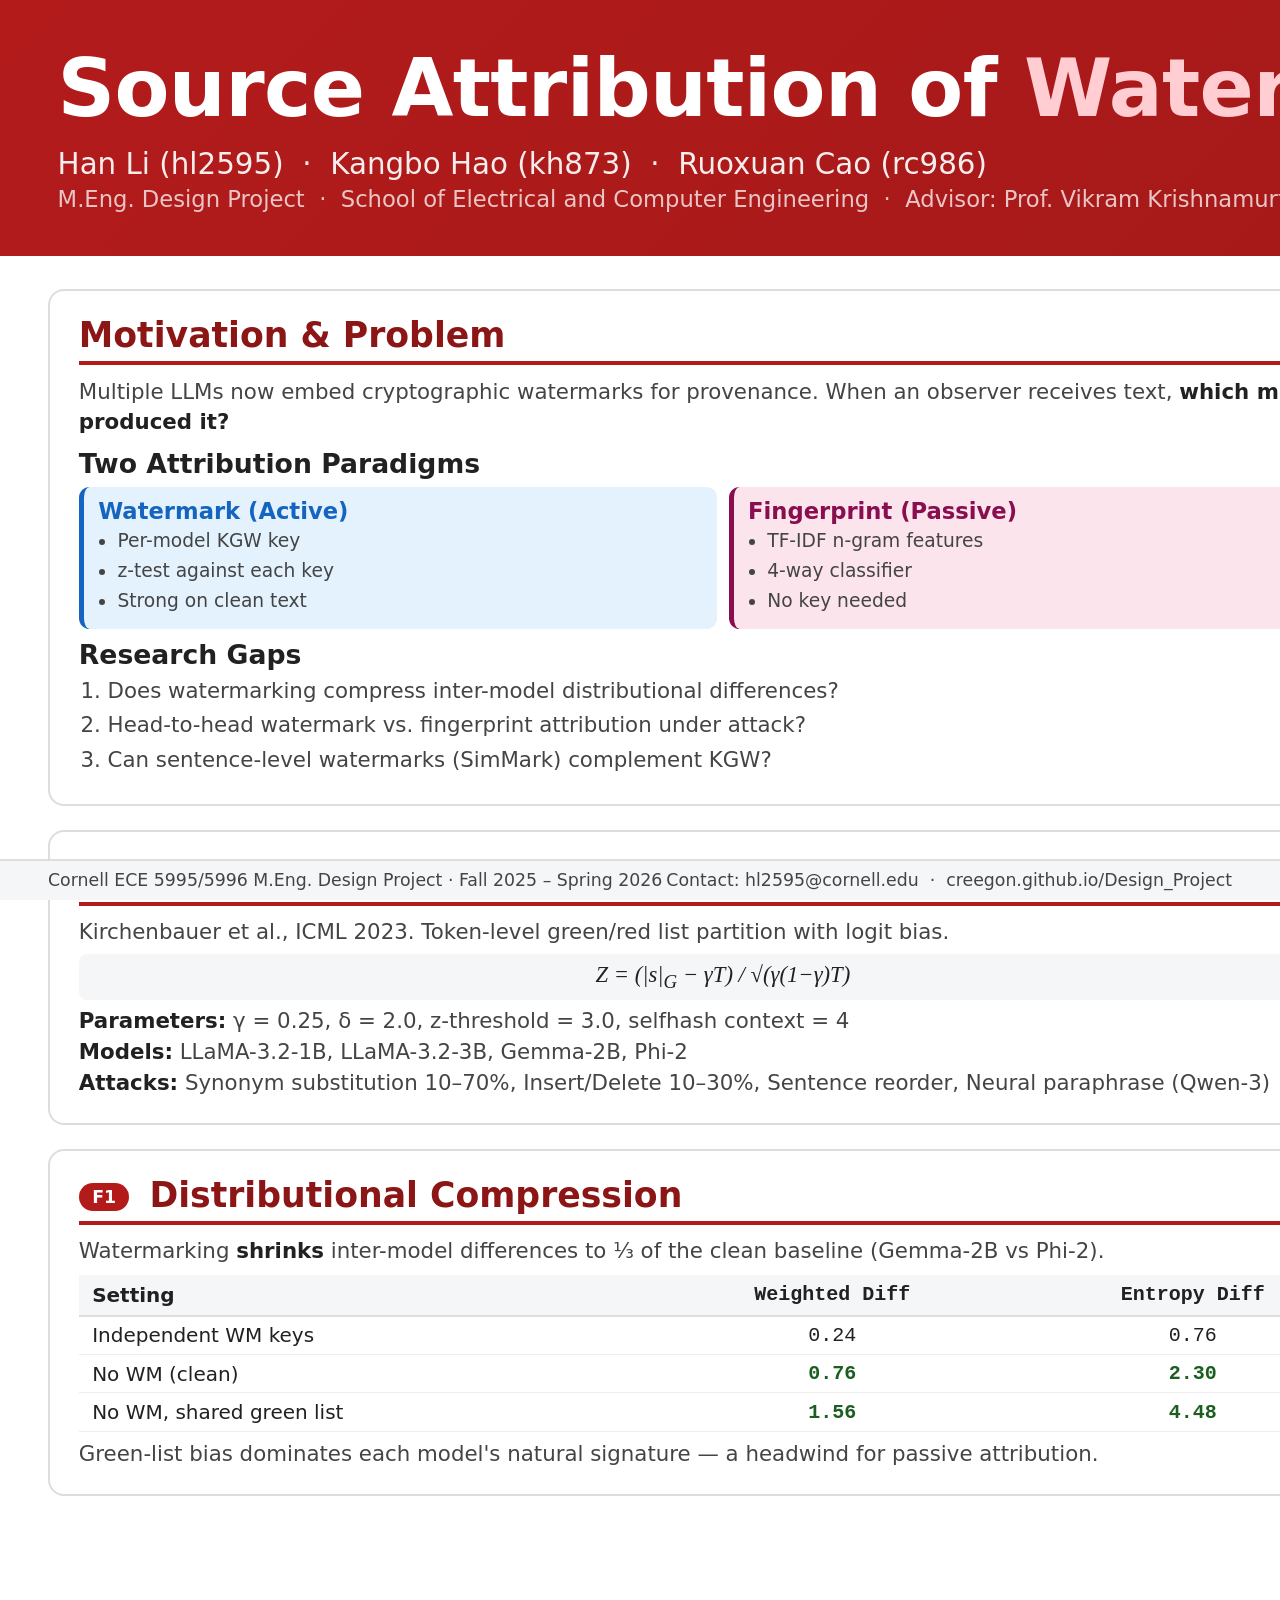
==== website/poster.html @ 4bc3eb07 "Add ICML/NeurIPS-style academic poster (poster.html) 48x36 inch landscape format, 3-column layout wi" ====
<!DOCTYPE html>
<html lang="en">
<head>
<meta charset="UTF-8"/>
<title>Poster — Source Attribution of Watermarked Text</title>
<style>
  @page { size: 48in 36in; margin: 0; }
  * { box-sizing: border-box; margin: 0; padding: 0; }

  :root {
    --cornell: #B31B1B;
    --cornell-dark: #8C1515;
    --blue: #1565C0;
    --blue-light: #e3f2fd;
    --pink: #880E4F;
    --pink-light: #fce4ec;
    --green: #1B5E20;
    --green-light: #e8f5e9;
    --gray-bg: #f5f6f7;
    --text: #212121;
    --text2: #444;
    --border: #ddd;
  }

  html, body { width: 48in; height: 36in; font-family: 'Segoe UI', system-ui, Arial, sans-serif; color: var(--text); background: #fff; }

  /* ============ HEADER ============ */
  .header {
    background: linear-gradient(135deg, var(--cornell) 0%, var(--cornell-dark) 100%);
    color: #fff;
    padding: 0.45in 0.6in;
    display: flex;
    align-items: center;
    gap: 0.5in;
  }
  .header-text { flex: 1; }
  .header h1 { font-size: 60pt; font-weight: 800; line-height: 1.15; letter-spacing: -0.5pt; }
  .header h1 .accent { color: #ffcdd2; }
  .header .authors { font-size: 22pt; margin-top: 0.12in; opacity: 0.92; }
  .header .affil { font-size: 17pt; margin-top: 0.06in; opacity: 0.75; }
  .header .logo-block { text-align: right; }
  .header .logo-block .cornell-text { font-family: Georgia, serif; font-size: 42pt; font-weight: bold; }
  .header .logo-block .ece-text { font-family: Georgia, serif; font-size: 28pt; opacity: 0.8; }
  .header .logo-block .course { font-size: 16pt; opacity: 0.7; margin-top: 4pt; }

  /* ============ BODY ============ */
  .poster-body {
    display: grid;
    grid-template-columns: 1fr 1.3fr 1fr;
    gap: 0.3in;
    padding: 0.35in 0.5in 0.4in;
    height: calc(36in - 2.1in);
  }

  .col { display: flex; flex-direction: column; gap: 0.25in; }

  /* ============ CARDS ============ */
  .card {
    background: #fff;
    border: 2pt solid var(--border);
    border-radius: 12pt;
    padding: 0.25in 0.3in;
    flex-shrink: 0;
  }
  .card-grow { flex: 1; }
  .card h2 {
    font-size: 26pt;
    font-weight: 700;
    margin-bottom: 0.12in;
    padding-bottom: 0.06in;
    border-bottom: 3pt solid var(--cornell);
    color: var(--cornell-dark);
  }
  .card h3 { font-size: 20pt; font-weight: 600; color: var(--text); margin: 0.1in 0 0.06in; }
  .card p, .card li { font-size: 16pt; line-height: 1.45; color: var(--text2); }
  .card ul, .card ol { padding-left: 0.3in; }
  .card li { margin-bottom: 0.04in; }

  .card.highlight { border-color: var(--cornell); border-width: 3pt; background: #fff9f9; }

  /* ============ TABLES ============ */
  table { width: 100%; border-collapse: collapse; font-size: 15pt; margin: 0.08in 0; }
  th { background: var(--gray-bg); font-weight: 600; text-align: left; padding: 6pt 10pt; border-bottom: 2pt solid var(--border); }
  td { padding: 5pt 10pt; border-bottom: 1pt solid #eee; }
  .num { text-align: center; font-family: 'Consolas', 'Fira Code', monospace; }
  .good { color: var(--green); font-weight: 700; }
  .bad { color: #c62828; font-weight: 700; }
  .best { background: #e8f5e9; font-weight: 700; }
  tr.hl { background: #fffde7; }

  /* ============ STAT BOXES ============ */
  .stats { display: flex; gap: 0.15in; margin: 0.1in 0; }
  .stat { flex: 1; text-align: center; background: var(--gray-bg); border-radius: 8pt; padding: 0.12in 0.08in; }
  .stat .num-big { font-size: 32pt; font-weight: 800; color: var(--cornell); }
  .stat .label { font-size: 12pt; color: var(--text2); margin-top: 2pt; }

  /* ============ FINDING BADGE ============ */
  .finding-badge {
    display: inline-block;
    background: var(--cornell);
    color: #fff;
    font-size: 13pt;
    font-weight: 700;
    padding: 3pt 10pt;
    border-radius: 20pt;
    margin-right: 6pt;
    vertical-align: middle;
  }
  .finding-badge.blue { background: var(--blue); }
  .finding-badge.pink { background: var(--pink); }
  .finding-badge.green { background: var(--green); }

  /* ============ COMPARISON BOX ============ */
  .compare-grid { display: grid; grid-template-columns: 1fr 1fr; gap: 0.12in; margin: 0.08in 0; }
  .compare-box { border-radius: 8pt; padding: 0.12in 0.15in; }
  .compare-box.kgw { background: var(--blue-light); border-left: 4pt solid var(--blue); }
  .compare-box.sim { background: var(--pink-light); border-left: 4pt solid var(--pink); }
  .compare-box.hyb { background: var(--green-light); border-left: 4pt solid var(--green); }
  .compare-box h4 { font-size: 17pt; margin-bottom: 0.04in; }
  .compare-box p, .compare-box li { font-size: 14pt; line-height: 1.4; }
  .compare-box ul { padding-left: 0.2in; }

  /* ============ FOOTER ============ */
  .footer {
    position: absolute;
    bottom: 0;
    left: 0;
    right: 0;
    background: var(--gray-bg);
    border-top: 2pt solid var(--border);
    padding: 0.1in 0.5in;
    font-size: 13pt;
    color: var(--text2);
    display: flex;
    justify-content: space-between;
  }

  /* ============ EQUATION ============ */
  .eq { font-family: 'Cambria Math', 'Times New Roman', serif; font-style: italic; font-size: 17pt; text-align: center; margin: 0.06in 0; background: var(--gray-bg); padding: 6pt; border-radius: 6pt; }

  .small { font-size: 13pt; }
  strong { color: var(--text); }
</style>
</head>
<body>

<!-- ========== HEADER ========== -->
<div class="header">
  <div class="header-text">
    <h1>Source Attribution of <span class="accent">Watermarked Text</span></h1>
    <div class="authors">Han Li (hl2595) &nbsp;&middot;&nbsp; Kangbo Hao (kh873) &nbsp;&middot;&nbsp; Ruoxuan Cao (rc986)</div>
    <div class="affil">M.Eng. Design Project &nbsp;&middot;&nbsp; School of Electrical and Computer Engineering &nbsp;&middot;&nbsp; Advisor: Prof. Vikram Krishnamurthy</div>
  </div>
  <div class="logo-block">
    <div class="cornell-text">CORNELL</div>
    <div class="ece-text">ECE</div>
    <div class="course">ECE 5995 / 5996 &middot; 2025&ndash;2026</div>
  </div>
</div>

<!-- ========== 3-COLUMN BODY ========== -->
<div class="poster-body">

<!-- ==================== COLUMN 1 ==================== -->
<div class="col">

  <div class="card">
    <h2>Motivation &amp; Problem</h2>
    <p>Multiple LLMs now embed cryptographic watermarks for provenance. When an observer receives text, <strong>which model produced it?</strong></p>
    <h3>Two Attribution Paradigms</h3>
    <div class="compare-grid">
      <div class="compare-box kgw">
        <h4 style="color:var(--blue)">Watermark (Active)</h4>
        <ul>
          <li>Per-model KGW key</li>
          <li>z-test against each key</li>
          <li>Strong on clean text</li>
        </ul>
      </div>
      <div class="compare-box sim">
        <h4 style="color:var(--pink)">Fingerprint (Passive)</h4>
        <ul>
          <li>TF-IDF n-gram features</li>
          <li>4-way classifier</li>
          <li>No key needed</li>
        </ul>
      </div>
    </div>
    <h3>Research Gaps</h3>
    <ol>
      <li>Does watermarking compress inter-model distributional differences?</li>
      <li>Head-to-head watermark vs. fingerprint attribution under attack?</li>
      <li>Can sentence-level watermarks (SimMark) complement KGW?</li>
    </ol>
  </div>

  <div class="card">
    <h2>Method &mdash; KGW Watermarking</h2>
    <p>Kirchenbauer et al., ICML 2023. Token-level green/red list partition with logit bias.</p>
    <div class="eq">Z = (|s|<sub>G</sub> &minus; &gamma;T) / &radic;(&gamma;(1&minus;&gamma;)T)</div>
    <p class="small"><strong>Parameters:</strong> &gamma; = 0.25, &delta; = 2.0, z-threshold = 3.0, selfhash context = 4</p>
    <p class="small"><strong>Models:</strong> LLaMA-3.2-1B, LLaMA-3.2-3B, Gemma-2B, Phi-2</p>
    <p class="small"><strong>Attacks:</strong> Synonym substitution 10&ndash;70%, Insert/Delete 10&ndash;30%, Sentence reorder, Neural paraphrase (Qwen-3)</p>
  </div>

  <div class="card">
    <h2><span class="finding-badge">F1</span> Distributional Compression</h2>
    <p>Watermarking <strong>shrinks</strong> inter-model differences to &frac13; of the clean baseline (Gemma-2B vs Phi-2).</p>
    <table>
      <tr><th>Setting</th><th class="num">Weighted Diff</th><th class="num">Entropy Diff</th></tr>
      <tr><td>Independent WM keys</td><td class="num">0.24</td><td class="num">0.76</td></tr>
      <tr><td>No WM (clean)</td><td class="num good">0.76</td><td class="num good">2.30</td></tr>
      <tr><td>No WM, shared green list</td><td class="num good">1.56</td><td class="num good">4.48</td></tr>
    </table>
    <p class="small">Green-list bias dominates each model's natural signature &mdash; a headwind for passive attribution.</p>
  </div>

</div><!-- end col 1 -->

<!-- ==================== COLUMN 2 ==================== -->
<div class="col">

  <div class="card highlight">
    <h2><span class="finding-badge blue">F2</span> Robustness Crossover &mdash; Watermark vs. Fingerprint</h2>
    <p>The two paradigms fail in <strong>non-overlapping regimes</strong>. Watermark is cliff-like; fingerprint degrades gracefully.</p>
    <table>
      <tr><th>Synonym %</th><th class="num">Watermark</th><th class="num">Fingerprint</th><th>Winner</th></tr>
      <tr><td>0% (clean)</td><td class="num good">96.7%</td><td class="num">76.7%</td><td style="color:var(--blue)">Watermark</td></tr>
      <tr><td>10&ndash;30%</td><td class="num good">93&ndash;97%</td><td class="num">70&ndash;77%</td><td style="color:var(--blue)">Watermark</td></tr>
      <tr><td>50%</td><td class="num">73.3%</td><td class="num">66.7%</td><td style="color:var(--blue)">Watermark</td></tr>
      <tr class="hl"><td><strong>70%</strong></td><td class="num bad">13.3%</td><td class="num good">63.3%</td><td style="color:var(--pink)"><strong>Fingerprint</strong></td></tr>
    </table>
    <div class="stats">
      <div class="stat"><div class="num-big">96.7%</div><div class="label">WM clean accuracy</div></div>
      <div class="stat"><div class="num-big" style="color:#c62828">13.3%</div><div class="label">WM at 70% synonym</div></div>
      <div class="stat"><div class="num-big" style="color:var(--pink)">63.3%</div><div class="label">FP at 70% synonym</div></div>
    </div>
    <p><strong>Takeaway:</strong> A production pipeline should combine both paradigms.</p>
  </div>

  <div class="card highlight">
    <h2><span class="finding-badge green">F3</span> Hybrid KGW + SimMark Watermarking</h2>
    <p>SimMark (EMNLP 2025) embeds watermarks in <em>inter-sentence cosine similarity</em> patterns. We combine it with KGW: each token uses KGW bias, each sentence checked against SimMark constraint via rejection sampling.</p>

    <h3>SimMark vs KGW &mdash; Moderate Paraphrase (5 rounds)</h3>
    <table>
      <tr><th>Metric</th><th class="num">SimMark</th><th class="num">KGW</th></tr>
      <tr><td>Survival Rate</td><td class="num good">80%</td><td class="num bad">20%</td></tr>
      <tr><td>z-score Decay</td><td class="num">34%</td><td class="num bad">75%</td></tr>
    </table>

    <h3>Hybrid Robustness (OR-logic detection)</h3>
    <table>
      <tr><th>Scenario</th><th class="num">KGW</th><th class="num">SimMark</th><th class="num">Hybrid OR</th></tr>
      <tr><td>Short, no attack</td><td class="num good">66.7%</td><td class="num">33.3%</td><td class="num">66.7%</td></tr>
      <tr class="hl"><td><strong>Poetry, no attack</strong></td><td class="num">66.7%</td><td class="num">66.7%</td><td class="num best">100%</td></tr>
      <tr><td>Long, moderate attack</td><td class="num bad">0%</td><td class="num good">100%</td><td class="num best">100%</td></tr>
      <tr><td>Any, aggressive attack</td><td class="num bad">0%</td><td class="num bad">0%</td><td class="num bad">0%</td></tr>
    </table>

    <div class="compare-grid" style="margin-top:0.1in">
      <div class="compare-box kgw">
        <h4 style="color:var(--blue)">KGW Rescues</h4>
        <p>Short text (&le;3 sent.): SimMark lacks statistical power. KGW z = 5.89 on haiku where SimMark z = &minus;0.58</p>
      </div>
      <div class="compare-box sim">
        <h4 style="color:var(--pink)">SimMark Rescues</h4>
        <p>Moderate rewrite: token patterns destroyed but sentence semantics preserved. SimMark z = 3.87 where KGW z = 1.66</p>
      </div>
    </div>
  </div>

</div><!-- end col 2 -->

<!-- ==================== COLUMN 3 ==================== -->
<div class="col">

  <div class="card">
    <h2><span class="finding-badge pink">F4</span> Multi-LLM Chain Paraphrase</h2>
    <p>17 experiments: Llama-3.2-3B &rarr; Qwen-3 paraphraser. KGW watermarks do <strong>not</strong> survive neural paraphrase.</p>
    <div class="stats">
      <div class="stat"><div class="num-big">17</div><div class="label">chain experiments</div></div>
      <div class="stat"><div class="num-big" style="color:#c62828">6%</div><div class="label">survival (1/17)</div></div>
      <div class="stat"><div class="num-big">5.07</div><div class="label">avg z-score decay</div></div>
    </div>
    <table>
      <tr><th>Paraphrase Mode</th><th class="num">Orig z</th><th class="num">After z</th><th class="num">Survived</th></tr>
      <tr><td>Standard</td><td class="num">5.73</td><td class="num bad">&minus;1.16</td><td class="num bad">No</td></tr>
      <tr><td>Creative retelling</td><td class="num">5.73</td><td class="num">0.77</td><td class="num bad">No</td></tr>
      <tr><td>Structure shuffle</td><td class="num">5.73</td><td class="num">0.05</td><td class="num bad">No</td></tr>
      <tr><td>Summary-expand</td><td class="num">5.73</td><td class="num bad">&minus;0.20</td><td class="num bad">No</td></tr>
    </table>
    <p class="small">A real neural paraphraser is far more destructive than symbolic synonym substitution.</p>
  </div>

  <div class="card">
    <h2>Conclusions</h2>
    <ol>
      <li><strong>Watermarking compresses distributions</strong> &mdash; makes different models look more alike (Finding 1).</li>
      <li><strong>Watermark &amp; fingerprint have non-overlapping failure modes</strong> &mdash; crossover at 50&ndash;70% perturbation (Finding 2).</li>
      <li><strong>KGW + SimMark are complementary</strong> &mdash; Hybrid OR achieves 100% on poetry where neither alone does (Finding 3).</li>
      <li><strong>Neural paraphrase defeats KGW alone</strong> &mdash; only 1/17 survived (Finding 4).</li>
      <li><strong>Aggressive attack remains open</strong> &mdash; both KGW and SimMark fail under heavy compression.</li>
    </ol>
  </div>

  <div class="card card-grow">
    <h2>Future Work</h2>
    <ul>
      <li><strong>Hybrid attribution classifier:</strong> combine KGW z-scores + TF-IDF features in one model</li>
      <li><strong>Neural paraphrase attacks:</strong> extend attack suite with GPT/Claude rewrite</li>
      <li><strong>Efficient hybrid generation:</strong> sentence-level beam search (SentBS) or IterGen backtracking to replace rejection sampling</li>
      <li><strong>Adaptive intervals:</strong> auto-tune SimMark interval per text type</li>
    </ul>
    <h2 style="margin-top:0.15in">References</h2>
    <p class="small">[1] Kirchenbauer et al. <em>A Watermark for Large Language Models.</em> ICML 2023. arXiv:2301.10226</p>
    <p class="small">[2] Aghdam et al. <em>SimMark: Sentence-Level Similarity-Based Watermarking.</em> EMNLP 2025. arXiv:2502.02787</p>
    <p class="small">[3] Pang et al. <em>No Free Lunch in LLM Watermarking.</em> 2024. arXiv:2402.16187</p>
    <p class="small">[4] Liu et al. <em>Watermark Stealing in LLMs.</em> 2024. arXiv:2402.19361</p>
    <p class="small">[5] Dathathri et al. <em>SynthID-Text.</em> Nature, 2024.</p>
    <p class="small" style="margin-top:0.08in; color:var(--cornell)"><strong>Website:</strong> creegon.github.io/Design_Project &nbsp;&middot;&nbsp; <strong>Code:</strong> github.com/creegon/Design_Project</p>
  </div>

</div><!-- end col 3 -->

</div><!-- end poster-body -->

<!-- ========== FOOTER ========== -->
<div class="footer">
  <span>Cornell ECE 5995/5996 M.Eng. Design Project &middot; Fall 2025 &ndash; Spring 2026</span>
  <span>Contact: hl2595@cornell.edu &nbsp;&middot;&nbsp; creegon.github.io/Design_Project</span>
</div>

</body>
</html>
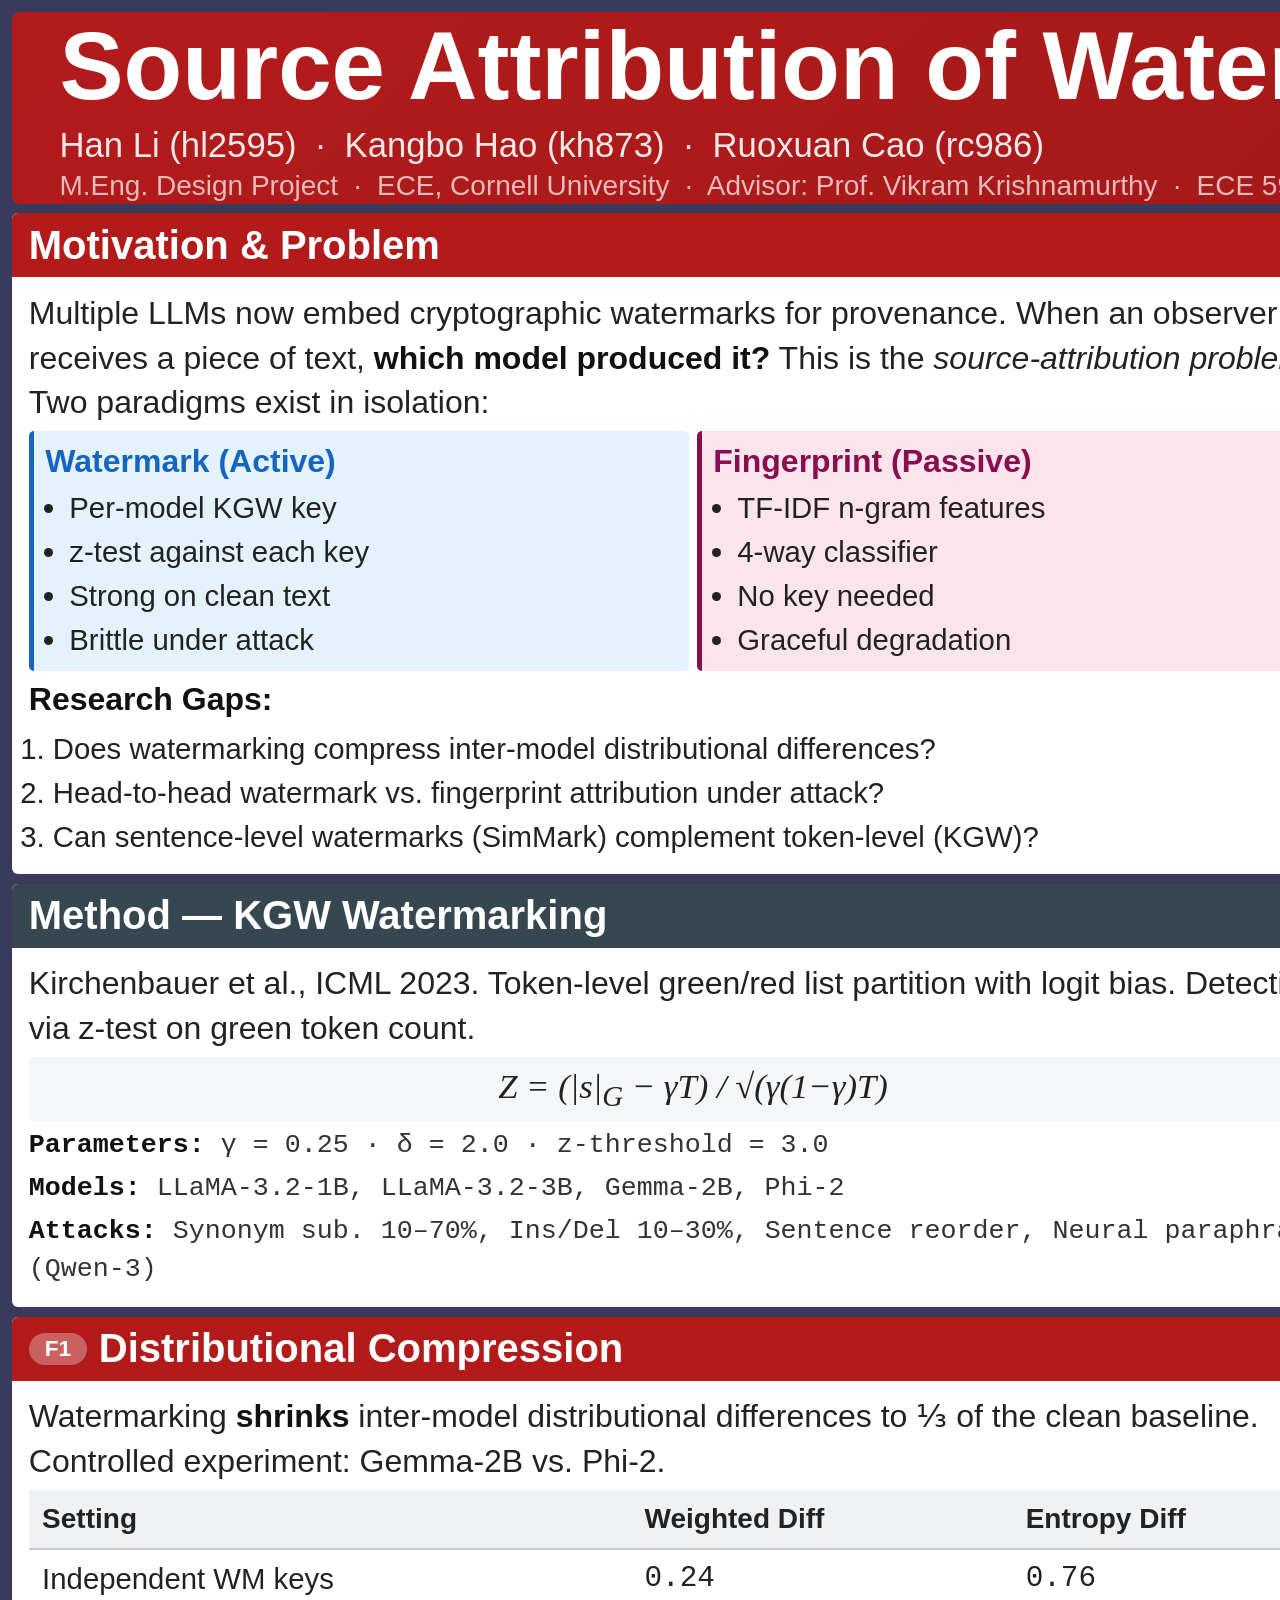
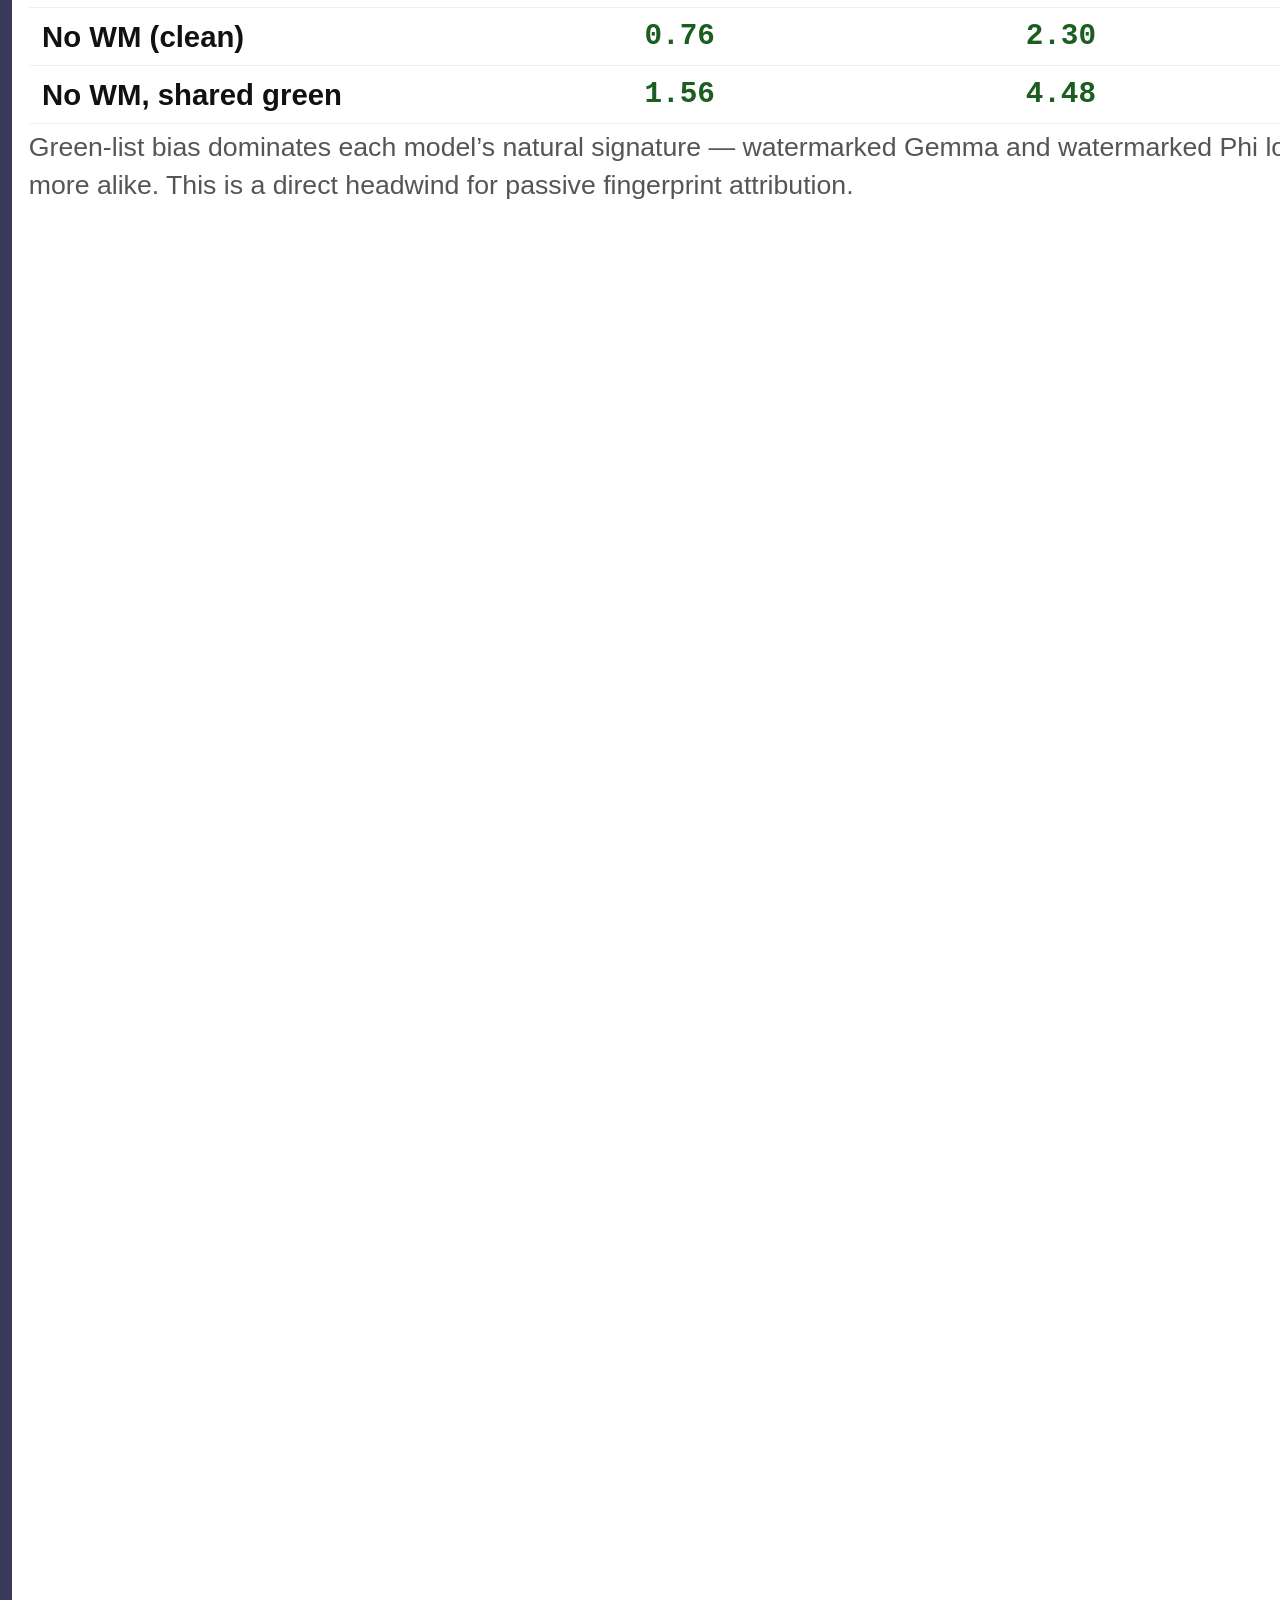
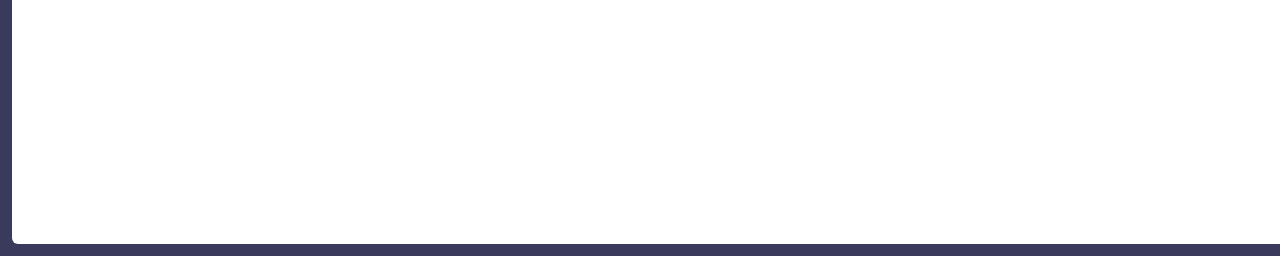
==== commit 764b4ab6: "Poster v5: baposter-style with dense content, large fonts Dark background (#3a3a5c), white content b" ====
--- a/website/poster.html
+++ b/website/poster.html
@@ -6,330 +6,347 @@
 <style>
   @page { size: 48in 36in; margin: 0; }
   * { box-sizing: border-box; margin: 0; padding: 0; }
-
-  :root {
-    --cornell: #B31B1B;
-    --cornell-dark: #8C1515;
-    --blue: #1565C0;
-    --blue-light: #e3f2fd;
-    --pink: #880E4F;
-    --pink-light: #fce4ec;
-    --green: #1B5E20;
-    --green-light: #e8f5e9;
-    --gray-bg: #f5f6f7;
-    --text: #212121;
-    --text2: #444;
-    --border: #ddd;
-  }
-
-  html, body { width: 48in; height: 36in; font-family: 'Segoe UI', system-ui, Arial, sans-serif; color: var(--text); background: #fff; }
-
-  /* ============ HEADER ============ */
+  html, body { width: 48in; height: 36in; font-family: 'Segoe UI', 'Helvetica Neue', Arial, sans-serif; background: #3a3a5c; overflow: hidden; }
+
+  /* ========== POSTER GRID ========== */
+  .poster {
+    width: 48in; height: 36in;
+    display: grid;
+    grid-template-rows: 2in 1fr;
+    gap: 0;
+    background: #3a3a5c;
+    padding: 0.12in;
+  }
+
+  /* ========== HEADER ========== */
   .header {
-    background: linear-gradient(135deg, var(--cornell) 0%, var(--cornell-dark) 100%);
-    color: #fff;
-    padding: 0.45in 0.6in;
-    display: flex;
-    align-items: center;
-    gap: 0.5in;
-  }
-  .header-text { flex: 1; }
-  .header h1 { font-size: 60pt; font-weight: 800; line-height: 1.15; letter-spacing: -0.5pt; }
-  .header h1 .accent { color: #ffcdd2; }
-  .header .authors { font-size: 22pt; margin-top: 0.12in; opacity: 0.92; }
-  .header .affil { font-size: 17pt; margin-top: 0.06in; opacity: 0.75; }
-  .header .logo-block { text-align: right; }
-  .header .logo-block .cornell-text { font-family: Georgia, serif; font-size: 42pt; font-weight: bold; }
-  .header .logo-block .ece-text { font-family: Georgia, serif; font-size: 28pt; opacity: 0.8; }
-  .header .logo-block .course { font-size: 16pt; opacity: 0.7; margin-top: 4pt; }
-
-  /* ============ BODY ============ */
-  .poster-body {
+    background: linear-gradient(135deg, #B31B1B 0%, #8C1515 100%);
+    border-radius: 8px;
+    display: flex; align-items: center; justify-content: space-between;
+    padding: 0 0.5in;
+    color: white;
+  }
+  .header h1 { font-size: 72pt; font-weight: 800; line-height: 1.1; }
+  .header .meta { font-size: 26pt; margin-top: 6pt; opacity: 0.9; }
+  .header .meta2 { font-size: 21pt; margin-top: 4pt; opacity: 0.7; }
+  .header .logo { text-align: right; font-family: Georgia, serif; }
+  .header .logo .c1 { font-size: 48pt; font-weight: bold; }
+  .header .logo .c2 { font-size: 30pt; opacity: 0.7; }
+
+  /* ========== BODY: 3 columns ========== */
+  .body {
     display: grid;
-    grid-template-columns: 1fr 1.3fr 1fr;
-    gap: 0.3in;
-    padding: 0.35in 0.5in 0.4in;
-    height: calc(36in - 2.1in);
-  }
-
-  .col { display: flex; flex-direction: column; gap: 0.25in; }
-
-  /* ============ CARDS ============ */
-  .card {
-    background: #fff;
-    border: 2pt solid var(--border);
-    border-radius: 12pt;
-    padding: 0.25in 0.3in;
-    flex-shrink: 0;
-  }
-  .card-grow { flex: 1; }
-  .card h2 {
-    font-size: 26pt;
-    font-weight: 700;
-    margin-bottom: 0.12in;
-    padding-bottom: 0.06in;
-    border-bottom: 3pt solid var(--cornell);
-    color: var(--cornell-dark);
-  }
-  .card h3 { font-size: 20pt; font-weight: 600; color: var(--text); margin: 0.1in 0 0.06in; }
-  .card p, .card li { font-size: 16pt; line-height: 1.45; color: var(--text2); }
-  .card ul, .card ol { padding-left: 0.3in; }
-  .card li { margin-bottom: 0.04in; }
-
-  .card.highlight { border-color: var(--cornell); border-width: 3pt; background: #fff9f9; }
-
-  /* ============ TABLES ============ */
-  table { width: 100%; border-collapse: collapse; font-size: 15pt; margin: 0.08in 0; }
-  th { background: var(--gray-bg); font-weight: 600; text-align: left; padding: 6pt 10pt; border-bottom: 2pt solid var(--border); }
-  td { padding: 5pt 10pt; border-bottom: 1pt solid #eee; }
-  .num { text-align: center; font-family: 'Consolas', 'Fira Code', monospace; }
-  .good { color: var(--green); font-weight: 700; }
-  .bad { color: #c62828; font-weight: 700; }
-  .best { background: #e8f5e9; font-weight: 700; }
-  tr.hl { background: #fffde7; }
-
-  /* ============ STAT BOXES ============ */
-  .stats { display: flex; gap: 0.15in; margin: 0.1in 0; }
-  .stat { flex: 1; text-align: center; background: var(--gray-bg); border-radius: 8pt; padding: 0.12in 0.08in; }
-  .stat .num-big { font-size: 32pt; font-weight: 800; color: var(--cornell); }
-  .stat .label { font-size: 12pt; color: var(--text2); margin-top: 2pt; }
-
-  /* ============ FINDING BADGE ============ */
-  .finding-badge {
-    display: inline-block;
-    background: var(--cornell);
-    color: #fff;
-    font-size: 13pt;
-    font-weight: 700;
-    padding: 3pt 10pt;
-    border-radius: 20pt;
-    margin-right: 6pt;
-    vertical-align: middle;
-  }
-  .finding-badge.blue { background: var(--blue); }
-  .finding-badge.pink { background: var(--pink); }
-  .finding-badge.green { background: var(--green); }
-
-  /* ============ COMPARISON BOX ============ */
-  .compare-grid { display: grid; grid-template-columns: 1fr 1fr; gap: 0.12in; margin: 0.08in 0; }
-  .compare-box { border-radius: 8pt; padding: 0.12in 0.15in; }
-  .compare-box.kgw { background: var(--blue-light); border-left: 4pt solid var(--blue); }
-  .compare-box.sim { background: var(--pink-light); border-left: 4pt solid var(--pink); }
-  .compare-box.hyb { background: var(--green-light); border-left: 4pt solid var(--green); }
-  .compare-box h4 { font-size: 17pt; margin-bottom: 0.04in; }
-  .compare-box p, .compare-box li { font-size: 14pt; line-height: 1.4; }
-  .compare-box ul { padding-left: 0.2in; }
-
-  /* ============ FOOTER ============ */
-  .footer {
-    position: absolute;
-    bottom: 0;
-    left: 0;
-    right: 0;
-    background: var(--gray-bg);
-    border-top: 2pt solid var(--border);
-    padding: 0.1in 0.5in;
-    font-size: 13pt;
-    color: var(--text2);
-    display: flex;
-    justify-content: space-between;
-  }
-
-  /* ============ EQUATION ============ */
-  .eq { font-family: 'Cambria Math', 'Times New Roman', serif; font-style: italic; font-size: 17pt; text-align: center; margin: 0.06in 0; background: var(--gray-bg); padding: 6pt; border-radius: 6pt; }
-
-  .small { font-size: 13pt; }
-  strong { color: var(--text); }
+    grid-template-columns: 1fr 1.35fr 1fr;
+    gap: 0.1in;
+    margin-top: 0.1in;
+  }
+  .col { display: flex; flex-direction: column; gap: 0.1in; }
+
+  /* ========== BOX (baposter-style) ========== */
+  .box {
+    background: white;
+    border-radius: 6px;
+    overflow: hidden;
+    display: flex; flex-direction: column;
+  }
+  .box.grow { flex: 1; }
+  .box-hdr {
+    padding: 0.1in 0.18in;
+    font-size: 30pt; font-weight: 700; color: white;
+    display: flex; align-items: center; gap: 0.12in;
+  }
+  .box-hdr .badge {
+    background: rgba(255,255,255,0.3);
+    border-radius: 14pt;
+    padding: 2pt 12pt;
+    font-size: 17pt; font-weight: 800;
+  }
+  .hdr-red { background: #B31B1B; }
+  .hdr-blue { background: #1565C0; }
+  .hdr-pink { background: #880E4F; }
+  .hdr-green { background: #2E7D32; }
+  .hdr-dark { background: #37474F; }
+  .hdr-purple { background: #4A148C; }
+
+  .box-body {
+    padding: 0.14in 0.18in;
+    font-size: 24pt; line-height: 1.4; color: #222;
+    flex: 1;
+  }
+  .box-body p { margin-bottom: 0.06in; }
+  .box-body strong { color: #111; }
+
+  /* ========== COMPARE ROW ========== */
+  .compare { display: grid; grid-template-columns: 1fr 1fr; gap: 0.08in; margin: 0.06in 0; }
+  .cmp {
+    border-radius: 5px; padding: 0.08in 0.12in;
+    border-left: 4pt solid;
+  }
+  .cmp h4 { font-size: 24pt; margin-bottom: 0.04in; }
+  .cmp ul { padding-left: 0.22in; font-size: 21pt; line-height: 1.4; }
+  .cmp-blue { background: #E3F2FD; border-color: #1565C0; }
+  .cmp-blue h4 { color: #1565C0; }
+  .cmp-pink { background: #FCE4EC; border-color: #880E4F; }
+  .cmp-pink h4 { color: #880E4F; }
+
+  /* ========== TABLE ========== */
+  table { width: 100%; border-collapse: collapse; margin: 0.06in 0; font-size: 22pt; }
+  th { background: #F0F1F3; font-weight: 700; text-align: left; padding: 7pt 10pt; border-bottom: 2pt solid #ccc; font-size: 21pt; }
+  td { padding: 6pt 10pt; border-bottom: 1pt solid #eee; }
+  .n { font-family: 'Consolas', 'Fira Code', monospace; }
+  .g { color: #1B5E20; font-weight: 700; }
+  .r { color: #C62828; font-weight: 700; }
+  .b { color: #1565C0; font-weight: 600; }
+  .pk { color: #880E4F; font-weight: 700; }
+  tr.hl { background: #FFFDE7; }
+  tr.hl td { font-weight: 600; }
+
+  /* ========== STAT BOXES ========== */
+  .stats { display: flex; gap: 0.08in; margin: 0.06in 0; }
+  .st {
+    flex: 1; text-align: center;
+    background: #F5F6F8; border-radius: 6px; padding: 0.08in 0.04in;
+    border: 1pt solid #ddd;
+  }
+  .st .num { font-size: 44pt; font-weight: 800; }
+  .st .lab { font-size: 16pt; color: #666; margin-top: 3pt; }
+
+  /* ========== EQUATION BOX ========== */
+  .eq {
+    background: #F5F6F8; border-radius: 5px; padding: 0.06in;
+    text-align: center; font-family: 'Cambria Math', 'Times New Roman', serif;
+    font-size: 26pt; font-style: italic; margin: 0.05in 0;
+  }
+
+  /* ========== OL / UL ========== */
+  .box-body ol, .box-body ul { padding-left: 0.25in; margin: 0.04in 0; }
+  .box-body li { margin-bottom: 0.03in; font-size: 22pt; }
+
+  /* ========== REFS ========== */
+  .refs { font-size: 19pt; color: #555; line-height: 1.4; }
+  .refs p { margin-bottom: 4pt; }
+  .url { font-family: 'Consolas', monospace; color: #B31B1B; font-size: 20pt; }
+
+  /* ========== SMALL ========== */
+  .sm { font-size: 20pt; color: #555; }
+  .params { font-family: 'Consolas', monospace; font-size: 20pt; margin: 0.04in 0; color: #333; }
 </style>
 </head>
 <body>
-
-<!-- ========== HEADER ========== -->
+<div class="poster">
+
+<!-- ===== HEADER ===== -->
 <div class="header">
-  <div class="header-text">
-    <h1>Source Attribution of <span class="accent">Watermarked Text</span></h1>
-    <div class="authors">Han Li (hl2595) &nbsp;&middot;&nbsp; Kangbo Hao (kh873) &nbsp;&middot;&nbsp; Ruoxuan Cao (rc986)</div>
-    <div class="affil">M.Eng. Design Project &nbsp;&middot;&nbsp; School of Electrical and Computer Engineering &nbsp;&middot;&nbsp; Advisor: Prof. Vikram Krishnamurthy</div>
-  </div>
-  <div class="logo-block">
-    <div class="cornell-text">CORNELL</div>
-    <div class="ece-text">ECE</div>
-    <div class="course">ECE 5995 / 5996 &middot; 2025&ndash;2026</div>
+  <div>
+    <h1>Source Attribution of Watermarked Text</h1>
+    <div class="meta">Han Li (hl2595) &nbsp;&middot;&nbsp; Kangbo Hao (kh873) &nbsp;&middot;&nbsp; Ruoxuan Cao (rc986)</div>
+    <div class="meta2">M.Eng. Design Project &nbsp;&middot;&nbsp; ECE, Cornell University &nbsp;&middot;&nbsp; Advisor: Prof. Vikram Krishnamurthy &nbsp;&middot;&nbsp; ECE 5995/5996 &nbsp;&middot;&nbsp; 2025&ndash;2026</div>
+  </div>
+  <div class="logo">
+    <div class="c1">CORNELL</div>
+    <div class="c2">ECE</div>
   </div>
 </div>
 
-<!-- ========== 3-COLUMN BODY ========== -->
-<div class="poster-body">
-
-<!-- ==================== COLUMN 1 ==================== -->
+<!-- ===== BODY ===== -->
+<div class="body">
+
+<!-- ────── COLUMN 1 ────── -->
 <div class="col">
 
-  <div class="card">
-    <h2>Motivation &amp; Problem</h2>
-    <p>Multiple LLMs now embed cryptographic watermarks for provenance. When an observer receives text, <strong>which model produced it?</strong></p>
-    <h3>Two Attribution Paradigms</h3>
-    <div class="compare-grid">
-      <div class="compare-box kgw">
-        <h4 style="color:var(--blue)">Watermark (Active)</h4>
-        <ul>
-          <li>Per-model KGW key</li>
-          <li>z-test against each key</li>
-          <li>Strong on clean text</li>
-        </ul>
+  <div class="box">
+    <div class="box-hdr hdr-red">Motivation &amp; Problem</div>
+    <div class="box-body">
+      <p>Multiple LLMs now embed cryptographic watermarks for provenance. When an observer receives a piece of text, <strong>which model produced it?</strong> This is the <em>source-attribution problem</em>. Two paradigms exist in isolation:</p>
+      <div class="compare">
+        <div class="cmp cmp-blue">
+          <h4>Watermark (Active)</h4>
+          <ul>
+            <li>Per-model KGW key</li>
+            <li>z-test against each key</li>
+            <li>Strong on clean text</li>
+            <li>Brittle under attack</li>
+          </ul>
+        </div>
+        <div class="cmp cmp-pink">
+          <h4>Fingerprint (Passive)</h4>
+          <ul>
+            <li>TF-IDF n-gram features</li>
+            <li>4-way classifier</li>
+            <li>No key needed</li>
+            <li>Graceful degradation</li>
+          </ul>
+        </div>
       </div>
-      <div class="compare-box sim">
-        <h4 style="color:var(--pink)">Fingerprint (Passive)</h4>
-        <ul>
-          <li>TF-IDF n-gram features</li>
-          <li>4-way classifier</li>
-          <li>No key needed</li>
-        </ul>
+      <p><strong>Research Gaps:</strong></p>
+      <ol>
+        <li>Does watermarking compress inter-model distributional differences?</li>
+        <li>Head-to-head watermark vs. fingerprint attribution under attack?</li>
+        <li>Can sentence-level watermarks (SimMark) complement token-level (KGW)?</li>
+      </ol>
+    </div>
+  </div>
+
+  <div class="box">
+    <div class="box-hdr hdr-dark">Method &mdash; KGW Watermarking</div>
+    <div class="box-body">
+      <p>Kirchenbauer et al., ICML 2023. Token-level green/red list partition with logit bias. Detection via z-test on green token count.</p>
+      <div class="eq">Z = (|s|<sub>G</sub> &minus; &gamma;T) / &radic;(&gamma;(1&minus;&gamma;)T)</div>
+      <p class="params"><strong>Parameters:</strong> &gamma; = 0.25 &middot; &delta; = 2.0 &middot; z-threshold = 3.0</p>
+      <p class="params"><strong>Models:</strong> LLaMA-3.2-1B, LLaMA-3.2-3B, Gemma-2B, Phi-2</p>
+      <p class="params"><strong>Attacks:</strong> Synonym sub. 10&ndash;70%, Ins/Del 10&ndash;30%, Sentence reorder, Neural paraphrase (Qwen-3)</p>
+    </div>
+  </div>
+
+  <div class="box grow">
+    <div class="box-hdr hdr-red"><span class="badge">F1</span> Distributional Compression</div>
+    <div class="box-body">
+      <p>Watermarking <strong>shrinks</strong> inter-model distributional differences to &frac13; of the clean baseline. Controlled experiment: Gemma-2B vs. Phi-2.</p>
+      <table>
+        <tr><th>Setting</th><th>Weighted Diff</th><th>Entropy Diff</th></tr>
+        <tr><td>Independent WM keys</td><td class="n">0.24</td><td class="n">0.76</td></tr>
+        <tr><td><strong>No WM (clean)</strong></td><td class="n g">0.76</td><td class="n g">2.30</td></tr>
+        <tr><td><strong>No WM, shared green</strong></td><td class="n g">1.56</td><td class="n g">4.48</td></tr>
+      </table>
+      <p class="sm">Green-list bias dominates each model&rsquo;s natural signature &mdash; watermarked Gemma and watermarked Phi look more alike. This is a direct headwind for passive fingerprint attribution.</p>
+    </div>
+  </div>
+
+</div><!-- end col 1 -->
+
+<!-- ────── COLUMN 2 ────── -->
+<div class="col">
+
+  <div class="box">
+    <div class="box-hdr hdr-blue"><span class="badge">F2</span> Robustness Crossover &mdash; Watermark vs. Fingerprint</div>
+    <div class="box-body">
+      <p>The two paradigms fail in <strong>non-overlapping regimes</strong>. Watermark accuracy collapses cliff-like; fingerprint accuracy degrades gracefully. The curves <strong>cross between 50&ndash;70%</strong> synonym substitution.</p>
+      <table>
+        <tr><th>Synonym %</th><th>Watermark</th><th>Fingerprint</th><th>Winner</th></tr>
+        <tr><td>0% (clean)</td><td class="n g">96.7%</td><td class="n">76.7%</td><td class="b">Watermark</td></tr>
+        <tr><td>10&ndash;30%</td><td class="n g">93&ndash;97%</td><td class="n">70&ndash;77%</td><td class="b">Watermark</td></tr>
+        <tr><td>50%</td><td class="n">73.3%</td><td class="n">66.7%</td><td class="b">Watermark</td></tr>
+        <tr class="hl"><td><strong>70%</strong></td><td class="n r">13.3%</td><td class="n g">63.3%</td><td class="pk">Fingerprint</td></tr>
+      </table>
+      <div class="stats">
+        <div class="st"><div class="num" style="color:#1B5E20">96.7%</div><div class="lab">WM clean accuracy</div></div>
+        <div class="st"><div class="num" style="color:#C62828">13.3%</div><div class="lab">WM @ 70% synonym</div></div>
+        <div class="st"><div class="num" style="color:#880E4F">63.3%</div><div class="lab">FP @ 70% synonym</div></div>
       </div>
-    </div>
-    <h3>Research Gaps</h3>
-    <ol>
-      <li>Does watermarking compress inter-model distributional differences?</li>
-      <li>Head-to-head watermark vs. fingerprint attribution under attack?</li>
-      <li>Can sentence-level watermarks (SimMark) complement KGW?</li>
-    </ol>
-  </div>
-
-  <div class="card">
-    <h2>Method &mdash; KGW Watermarking</h2>
-    <p>Kirchenbauer et al., ICML 2023. Token-level green/red list partition with logit bias.</p>
-    <div class="eq">Z = (|s|<sub>G</sub> &minus; &gamma;T) / &radic;(&gamma;(1&minus;&gamma;)T)</div>
-    <p class="small"><strong>Parameters:</strong> &gamma; = 0.25, &delta; = 2.0, z-threshold = 3.0, selfhash context = 4</p>
-    <p class="small"><strong>Models:</strong> LLaMA-3.2-1B, LLaMA-3.2-3B, Gemma-2B, Phi-2</p>
-    <p class="small"><strong>Attacks:</strong> Synonym substitution 10&ndash;70%, Insert/Delete 10&ndash;30%, Sentence reorder, Neural paraphrase (Qwen-3)</p>
-  </div>
-
-  <div class="card">
-    <h2><span class="finding-badge">F1</span> Distributional Compression</h2>
-    <p>Watermarking <strong>shrinks</strong> inter-model differences to &frac13; of the clean baseline (Gemma-2B vs Phi-2).</p>
-    <table>
-      <tr><th>Setting</th><th class="num">Weighted Diff</th><th class="num">Entropy Diff</th></tr>
-      <tr><td>Independent WM keys</td><td class="num">0.24</td><td class="num">0.76</td></tr>
-      <tr><td>No WM (clean)</td><td class="num good">0.76</td><td class="num good">2.30</td></tr>
-      <tr><td>No WM, shared green list</td><td class="num good">1.56</td><td class="num good">4.48</td></tr>
-    </table>
-    <p class="small">Green-list bias dominates each model's natural signature &mdash; a headwind for passive attribution.</p>
-  </div>
-
-</div><!-- end col 1 -->
-
-<!-- ==================== COLUMN 2 ==================== -->
+      <p><strong>Takeaway:</strong> A production attribution pipeline should combine both paradigms &mdash; their failure modes are non-overlapping.</p>
+    </div>
+  </div>
+
+  <div class="box grow">
+    <div class="box-hdr hdr-green"><span class="badge">F3</span> Hybrid KGW + SimMark Watermarking</div>
+    <div class="box-body">
+      <p><strong>SimMark</strong> (Aghdam et al., EMNLP 2025): sentence-level watermark via inter-sentence cosine similarity. Combined with KGW: each token gets green-list bias, each sentence checked for SimMark constraint via rejection sampling. <strong>Detection: OR logic</strong> &mdash; either detector positive &rarr; watermarked.</p>
+
+      <p><strong>SimMark vs KGW &mdash; Moderate Paraphrase (5 rounds, Llama-3.2-3B):</strong></p>
+      <table>
+        <tr><th>Metric</th><th>SimMark</th><th>KGW</th></tr>
+        <tr><td>Survival Rate</td><td class="n g">80%</td><td class="n r">20%</td></tr>
+        <tr><td>z-score Decay</td><td class="n">34%</td><td class="n r">75%</td></tr>
+      </table>
+
+      <p><strong>Hybrid Robustness (OR-logic detection):</strong></p>
+      <table>
+        <tr><th>Scenario</th><th>KGW</th><th>SimMark</th><th>Hybrid OR</th></tr>
+        <tr><td>Short, no attack</td><td class="n g">66.7%</td><td class="n">33.3%</td><td class="n">66.7%</td></tr>
+        <tr class="hl"><td><strong>Poetry, no attack</strong></td><td class="n">66.7%</td><td class="n">66.7%</td><td class="n g">100% &starf;</td></tr>
+        <tr><td>Long, moderate atk</td><td class="n r">0%</td><td class="n g">100%</td><td class="n g">100%</td></tr>
+        <tr><td>Any, aggressive</td><td class="n r">0%</td><td class="n r">0%</td><td class="n r">0%</td></tr>
+      </table>
+
+      <div class="compare">
+        <div class="cmp cmp-blue">
+          <h4>KGW Rescues SimMark</h4>
+          <ul>
+            <li>Short text (&le;3 sent.): SimMark lacks statistical power</li>
+            <li>Haiku: KGW z=5.89, SimMark z=&minus;0.58</li>
+            <li>Pattern: few sentences &rarr; KGW dominates</li>
+          </ul>
+        </div>
+        <div class="cmp cmp-pink">
+          <h4>SimMark Rescues KGW</h4>
+          <ul>
+            <li>Moderate rewrite: token patterns destroyed, semantics preserved</li>
+            <li>Long text: SimMark z=3.87, KGW z=1.66</li>
+            <li>Pattern: paraphrase &rarr; SimMark dominates</li>
+          </ul>
+        </div>
+      </div>
+    </div>
+  </div>
+
+</div><!-- end col 2 -->
+
+<!-- ────── COLUMN 3 ────── -->
 <div class="col">
 
-  <div class="card highlight">
-    <h2><span class="finding-badge blue">F2</span> Robustness Crossover &mdash; Watermark vs. Fingerprint</h2>
-    <p>The two paradigms fail in <strong>non-overlapping regimes</strong>. Watermark is cliff-like; fingerprint degrades gracefully.</p>
-    <table>
-      <tr><th>Synonym %</th><th class="num">Watermark</th><th class="num">Fingerprint</th><th>Winner</th></tr>
-      <tr><td>0% (clean)</td><td class="num good">96.7%</td><td class="num">76.7%</td><td style="color:var(--blue)">Watermark</td></tr>
-      <tr><td>10&ndash;30%</td><td class="num good">93&ndash;97%</td><td class="num">70&ndash;77%</td><td style="color:var(--blue)">Watermark</td></tr>
-      <tr><td>50%</td><td class="num">73.3%</td><td class="num">66.7%</td><td style="color:var(--blue)">Watermark</td></tr>
-      <tr class="hl"><td><strong>70%</strong></td><td class="num bad">13.3%</td><td class="num good">63.3%</td><td style="color:var(--pink)"><strong>Fingerprint</strong></td></tr>
-    </table>
-    <div class="stats">
-      <div class="stat"><div class="num-big">96.7%</div><div class="label">WM clean accuracy</div></div>
-      <div class="stat"><div class="num-big" style="color:#c62828">13.3%</div><div class="label">WM at 70% synonym</div></div>
-      <div class="stat"><div class="num-big" style="color:var(--pink)">63.3%</div><div class="label">FP at 70% synonym</div></div>
-    </div>
-    <p><strong>Takeaway:</strong> A production pipeline should combine both paradigms.</p>
-  </div>
-
-  <div class="card highlight">
-    <h2><span class="finding-badge green">F3</span> Hybrid KGW + SimMark Watermarking</h2>
-    <p>SimMark (EMNLP 2025) embeds watermarks in <em>inter-sentence cosine similarity</em> patterns. We combine it with KGW: each token uses KGW bias, each sentence checked against SimMark constraint via rejection sampling.</p>
-
-    <h3>SimMark vs KGW &mdash; Moderate Paraphrase (5 rounds)</h3>
-    <table>
-      <tr><th>Metric</th><th class="num">SimMark</th><th class="num">KGW</th></tr>
-      <tr><td>Survival Rate</td><td class="num good">80%</td><td class="num bad">20%</td></tr>
-      <tr><td>z-score Decay</td><td class="num">34%</td><td class="num bad">75%</td></tr>
-    </table>
-
-    <h3>Hybrid Robustness (OR-logic detection)</h3>
-    <table>
-      <tr><th>Scenario</th><th class="num">KGW</th><th class="num">SimMark</th><th class="num">Hybrid OR</th></tr>
-      <tr><td>Short, no attack</td><td class="num good">66.7%</td><td class="num">33.3%</td><td class="num">66.7%</td></tr>
-      <tr class="hl"><td><strong>Poetry, no attack</strong></td><td class="num">66.7%</td><td class="num">66.7%</td><td class="num best">100%</td></tr>
-      <tr><td>Long, moderate attack</td><td class="num bad">0%</td><td class="num good">100%</td><td class="num best">100%</td></tr>
-      <tr><td>Any, aggressive attack</td><td class="num bad">0%</td><td class="num bad">0%</td><td class="num bad">0%</td></tr>
-    </table>
-
-    <div class="compare-grid" style="margin-top:0.1in">
-      <div class="compare-box kgw">
-        <h4 style="color:var(--blue)">KGW Rescues</h4>
-        <p>Short text (&le;3 sent.): SimMark lacks statistical power. KGW z = 5.89 on haiku where SimMark z = &minus;0.58</p>
+  <div class="box">
+    <div class="box-hdr hdr-pink"><span class="badge">F4</span> Multi-LLM Chain Paraphrase</div>
+    <div class="box-body">
+      <p>17 experiments: <strong>Llama-3.2-3B &rarr; Qwen-3</strong> paraphraser. KGW watermarks do <strong>not</strong> survive neural paraphrase.</p>
+      <div class="stats">
+        <div class="st"><div class="num" style="color:#222">17</div><div class="lab">chain experiments</div></div>
+        <div class="st"><div class="num" style="color:#C62828">6%</div><div class="lab">survival (1/17)</div></div>
+        <div class="st"><div class="num" style="color:#880E4F">5.07</div><div class="lab">avg z-score decay</div></div>
       </div>
-      <div class="compare-box sim">
-        <h4 style="color:var(--pink)">SimMark Rescues</h4>
-        <p>Moderate rewrite: token patterns destroyed but sentence semantics preserved. SimMark z = 3.87 where KGW z = 1.66</p>
-      </div>
-    </div>
-  </div>
-
-</div><!-- end col 2 -->
-
-<!-- ==================== COLUMN 3 ==================== -->
-<div class="col">
-
-  <div class="card">
-    <h2><span class="finding-badge pink">F4</span> Multi-LLM Chain Paraphrase</h2>
-    <p>17 experiments: Llama-3.2-3B &rarr; Qwen-3 paraphraser. KGW watermarks do <strong>not</strong> survive neural paraphrase.</p>
-    <div class="stats">
-      <div class="stat"><div class="num-big">17</div><div class="label">chain experiments</div></div>
-      <div class="stat"><div class="num-big" style="color:#c62828">6%</div><div class="label">survival (1/17)</div></div>
-      <div class="stat"><div class="num-big">5.07</div><div class="label">avg z-score decay</div></div>
-    </div>
-    <table>
-      <tr><th>Paraphrase Mode</th><th class="num">Orig z</th><th class="num">After z</th><th class="num">Survived</th></tr>
-      <tr><td>Standard</td><td class="num">5.73</td><td class="num bad">&minus;1.16</td><td class="num bad">No</td></tr>
-      <tr><td>Creative retelling</td><td class="num">5.73</td><td class="num">0.77</td><td class="num bad">No</td></tr>
-      <tr><td>Structure shuffle</td><td class="num">5.73</td><td class="num">0.05</td><td class="num bad">No</td></tr>
-      <tr><td>Summary-expand</td><td class="num">5.73</td><td class="num bad">&minus;0.20</td><td class="num bad">No</td></tr>
-    </table>
-    <p class="small">A real neural paraphraser is far more destructive than symbolic synonym substitution.</p>
-  </div>
-
-  <div class="card">
-    <h2>Conclusions</h2>
-    <ol>
-      <li><strong>Watermarking compresses distributions</strong> &mdash; makes different models look more alike (Finding 1).</li>
-      <li><strong>Watermark &amp; fingerprint have non-overlapping failure modes</strong> &mdash; crossover at 50&ndash;70% perturbation (Finding 2).</li>
-      <li><strong>KGW + SimMark are complementary</strong> &mdash; Hybrid OR achieves 100% on poetry where neither alone does (Finding 3).</li>
-      <li><strong>Neural paraphrase defeats KGW alone</strong> &mdash; only 1/17 survived (Finding 4).</li>
-      <li><strong>Aggressive attack remains open</strong> &mdash; both KGW and SimMark fail under heavy compression.</li>
-    </ol>
-  </div>
-
-  <div class="card card-grow">
-    <h2>Future Work</h2>
-    <ul>
-      <li><strong>Hybrid attribution classifier:</strong> combine KGW z-scores + TF-IDF features in one model</li>
-      <li><strong>Neural paraphrase attacks:</strong> extend attack suite with GPT/Claude rewrite</li>
-      <li><strong>Efficient hybrid generation:</strong> sentence-level beam search (SentBS) or IterGen backtracking to replace rejection sampling</li>
-      <li><strong>Adaptive intervals:</strong> auto-tune SimMark interval per text type</li>
-    </ul>
-    <h2 style="margin-top:0.15in">References</h2>
-    <p class="small">[1] Kirchenbauer et al. <em>A Watermark for Large Language Models.</em> ICML 2023. arXiv:2301.10226</p>
-    <p class="small">[2] Aghdam et al. <em>SimMark: Sentence-Level Similarity-Based Watermarking.</em> EMNLP 2025. arXiv:2502.02787</p>
-    <p class="small">[3] Pang et al. <em>No Free Lunch in LLM Watermarking.</em> 2024. arXiv:2402.16187</p>
-    <p class="small">[4] Liu et al. <em>Watermark Stealing in LLMs.</em> 2024. arXiv:2402.19361</p>
-    <p class="small">[5] Dathathri et al. <em>SynthID-Text.</em> Nature, 2024.</p>
-    <p class="small" style="margin-top:0.08in; color:var(--cornell)"><strong>Website:</strong> creegon.github.io/Design_Project &nbsp;&middot;&nbsp; <strong>Code:</strong> github.com/creegon/Design_Project</p>
+      <table>
+        <tr><th>Paraphrase Mode</th><th>Orig z</th><th>After z</th><th>Survived</th></tr>
+        <tr><td>Standard</td><td class="n">5.73</td><td class="n r">&minus;1.16</td><td class="r">No</td></tr>
+        <tr><td>Creative retelling</td><td class="n">5.73</td><td class="n">0.77</td><td class="r">No</td></tr>
+        <tr><td>Structure shuffle</td><td class="n">5.73</td><td class="n">0.05</td><td class="r">No</td></tr>
+        <tr><td>Summary-expand</td><td class="n">5.73</td><td class="n r">&minus;0.20</td><td class="r">No</td></tr>
+      </table>
+      <p class="sm">A real neural paraphraser is <em>dramatically</em> more destructive than symbolic synonym substitution &mdash; z-score inverts sign in 10/17 cases.</p>
+    </div>
+  </div>
+
+  <div class="box">
+    <div class="box-hdr hdr-dark">Conclusions</div>
+    <div class="box-body">
+      <ol>
+        <li><strong>Watermarking compresses distributions</strong> &mdash; makes different models look more alike (Finding 1).</li>
+        <li><strong>Watermark &amp; fingerprint: non-overlapping failure modes</strong> &mdash; crossover at 50&ndash;70% perturbation (Finding 2).</li>
+        <li><strong>KGW + SimMark are complementary</strong> &mdash; Hybrid OR achieves 100% on poetry where neither alone does (Finding 3).</li>
+        <li><strong>Neural paraphrase defeats KGW alone</strong> &mdash; only 1/17 survived (Finding 4).</li>
+        <li><strong>Aggressive attack remains open</strong> for all current methods.</li>
+      </ol>
+    </div>
+  </div>
+
+  <div class="box">
+    <div class="box-hdr hdr-purple">Future Work</div>
+    <div class="box-body">
+      <ul>
+        <li><strong>Hybrid attribution classifier:</strong> feed both KGW z-scores and TF-IDF features into a single model, exploiting non-overlapping failure modes</li>
+        <li><strong>Neural paraphrase attacks:</strong> extend attack suite with GPT-4 / Claude rewrite, back-translation</li>
+        <li><strong>Efficient hybrid generation:</strong> sentence-level beam search (SentBS) or IterGen backtracking to replace rejection sampling</li>
+        <li><strong>Adaptive intervals:</strong> auto-tune SimMark similarity interval per text type (poetry vs. prose)</li>
+        <li><strong>More model families:</strong> Mistral-7B, Qwen-2.5, closed-source proxy</li>
+      </ul>
+    </div>
+  </div>
+
+  <div class="box grow">
+    <div class="box-hdr hdr-dark">References</div>
+    <div class="box-body refs">
+      <p>[1] Kirchenbauer, J. et al. <em>A Watermark for Large Language Models.</em> ICML 2023. arXiv:2301.10226</p>
+      <p>[2] Aghdam, D.S. et al. <em>SimMark: A Robust Sentence-Level Similarity-Based Watermarking Algorithm for LLMs.</em> EMNLP 2025. arXiv:2502.02787</p>
+      <p>[3] Pang, R. et al. <em>No Free Lunch in LLM Watermarking.</em> 2024. arXiv:2402.16187</p>
+      <p>[4] Liu, N. et al. <em>Watermark Stealing in Large Language Models.</em> 2024. arXiv:2402.19361</p>
+      <p>[5] Dathathri, S. et al. <em>SynthID-Text: Scalable Watermarking for LLMs.</em> Nature, 2024.</p>
+      <p>[6] Christ, M. et al. <em>Watermarks in the Sand: Impossibility of Strong Watermarking.</em> 2023. arXiv:2311.04378</p>
+      <p style="margin-top:0.06in"><span class="url">Website: creegon.github.io/Design_Project</span></p>
+      <p><span class="url">Code: github.com/creegon/Design_Project</span></p>
+    </div>
   </div>
 
 </div><!-- end col 3 -->
 
-</div><!-- end poster-body -->
-
-<!-- ========== FOOTER ========== -->
-<div class="footer">
-  <span>Cornell ECE 5995/5996 M.Eng. Design Project &middot; Fall 2025 &ndash; Spring 2026</span>
-  <span>Contact: hl2595@cornell.edu &nbsp;&middot;&nbsp; creegon.github.io/Design_Project</span>
-</div>
-
+</div><!-- end body -->
+</div><!-- end poster -->
 </body>
 </html>
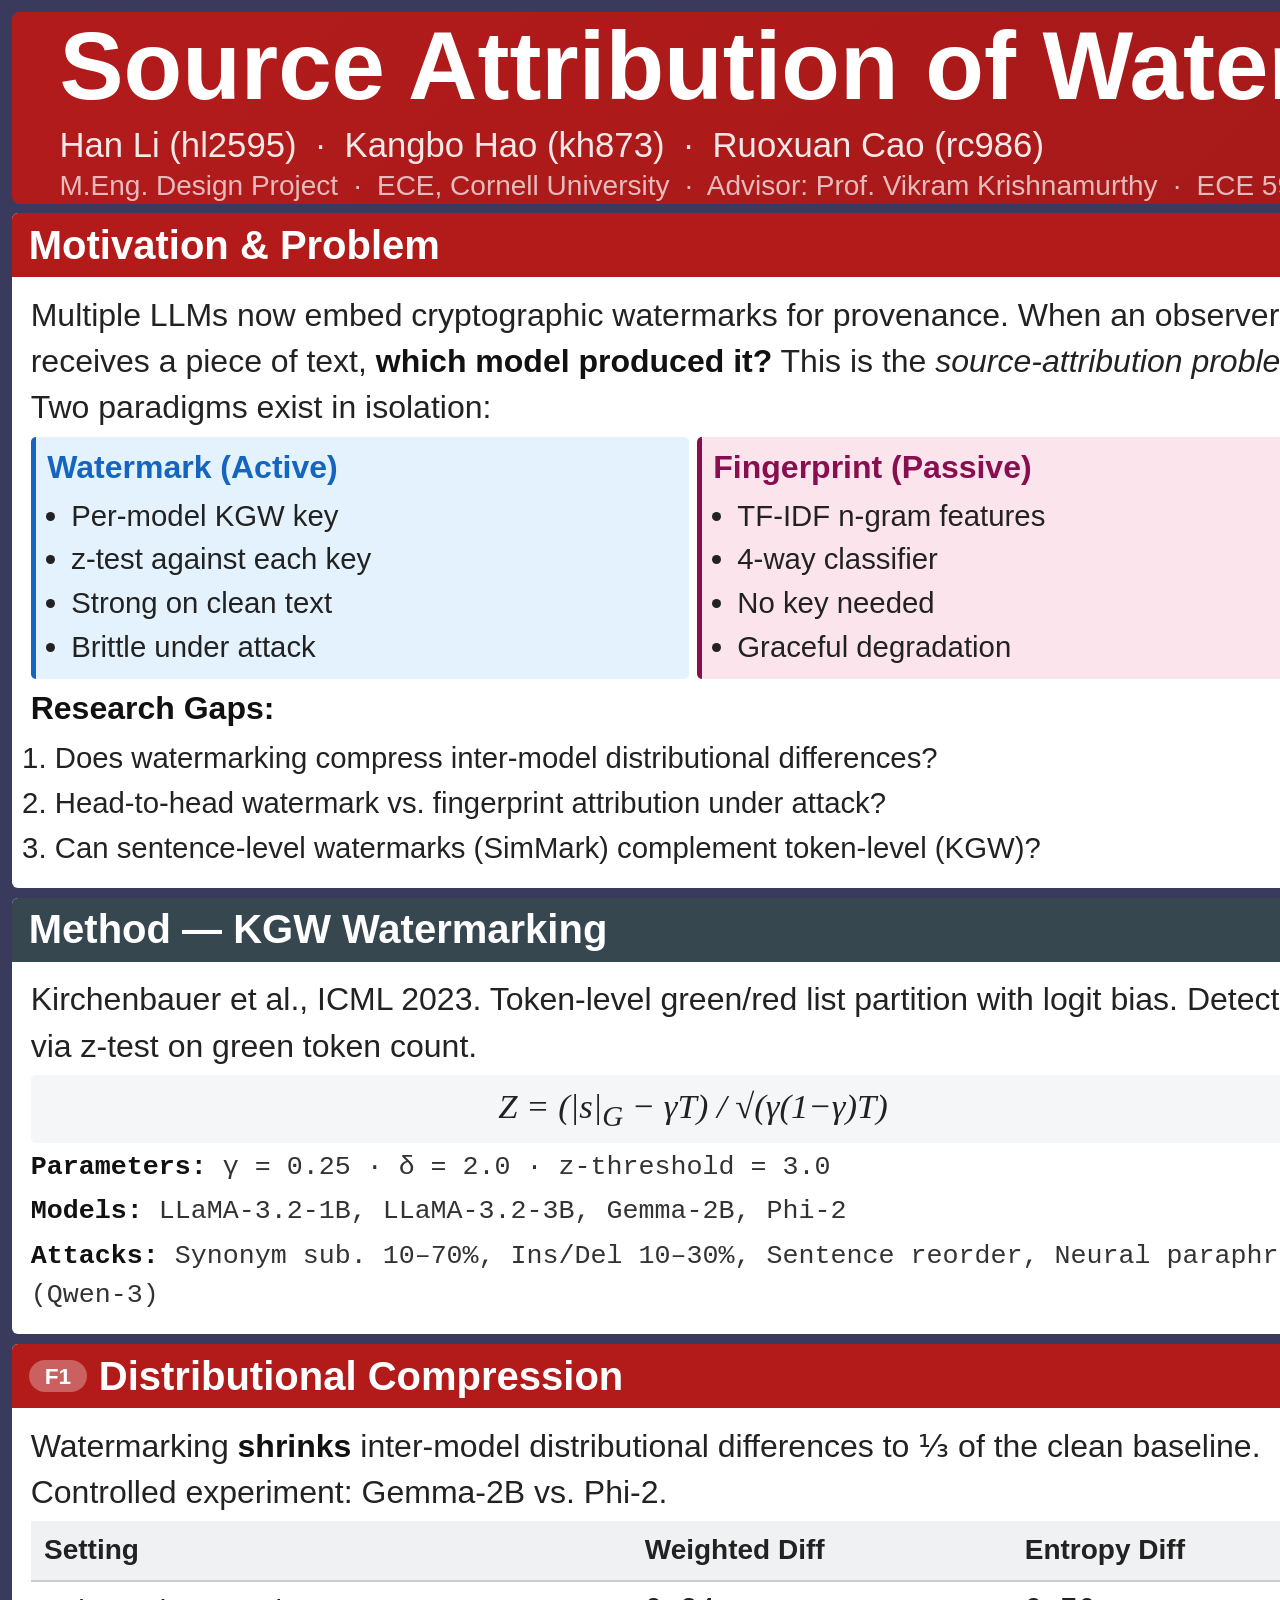
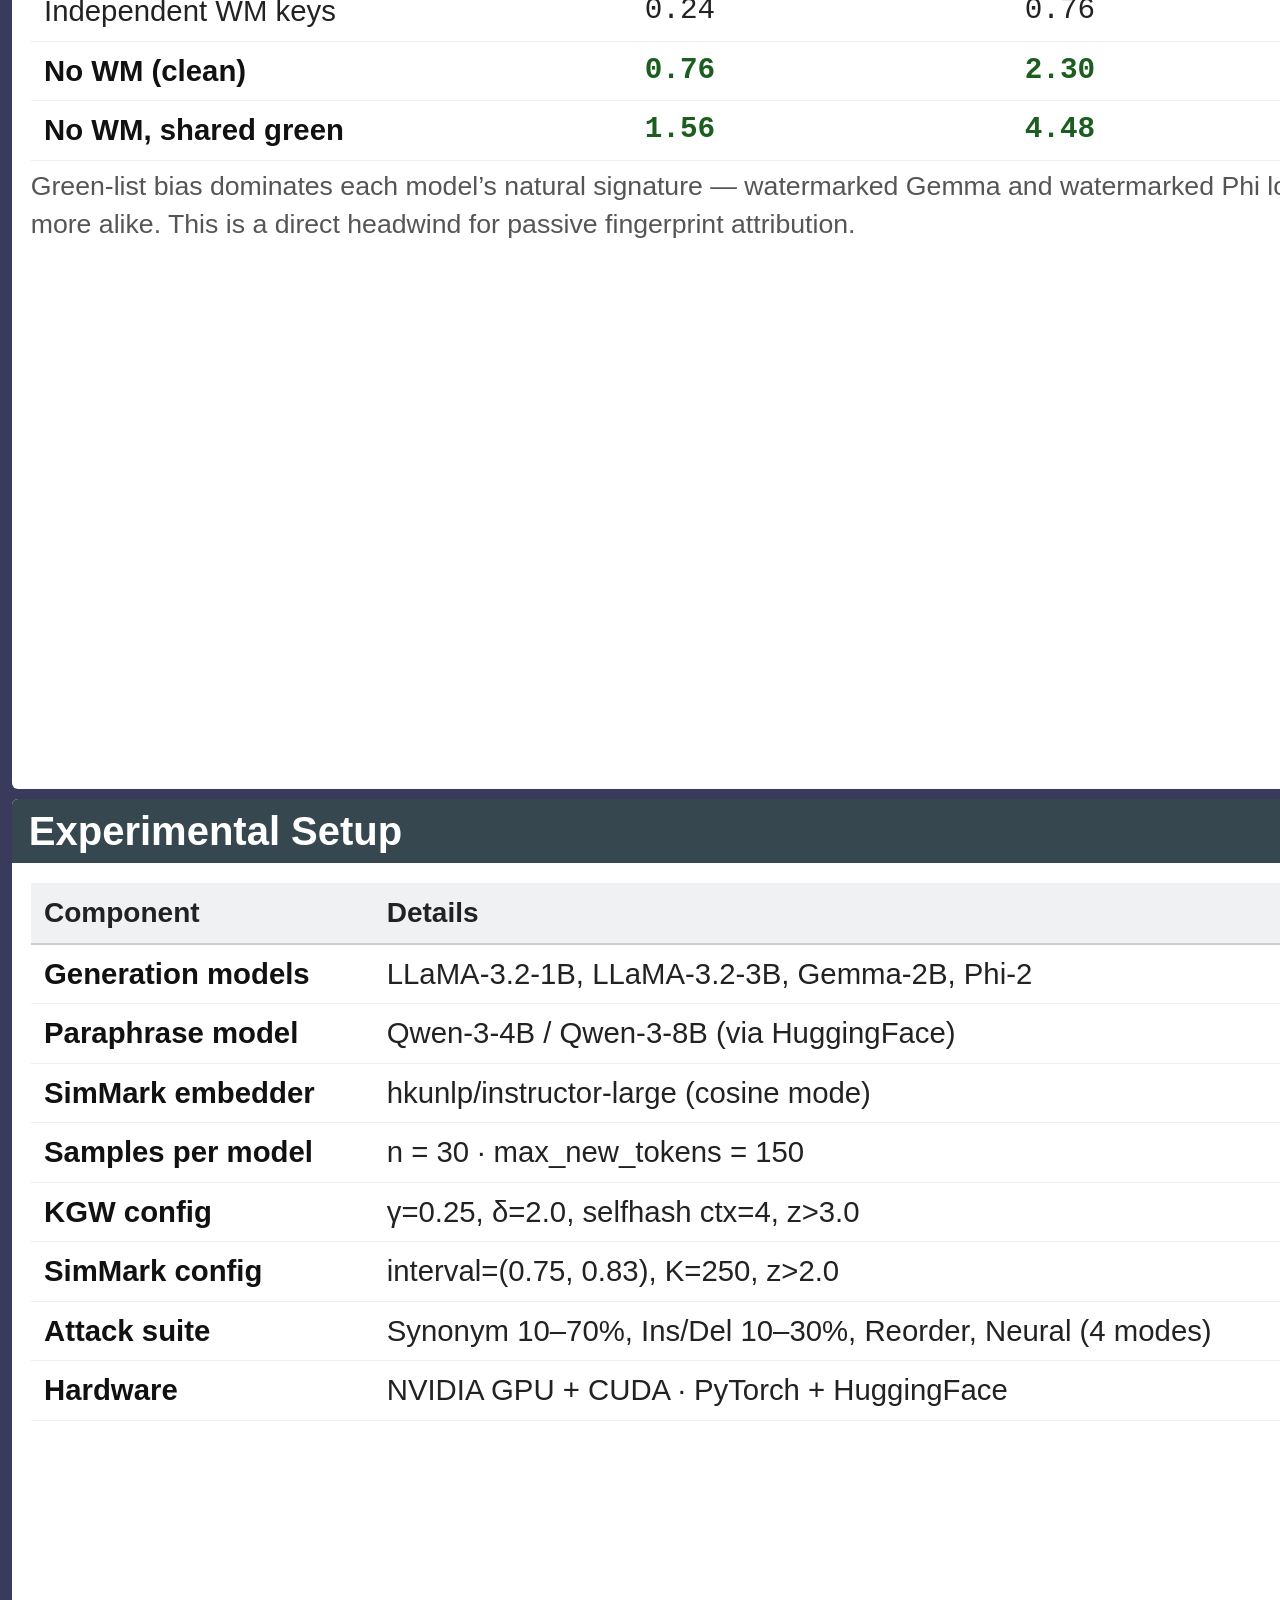
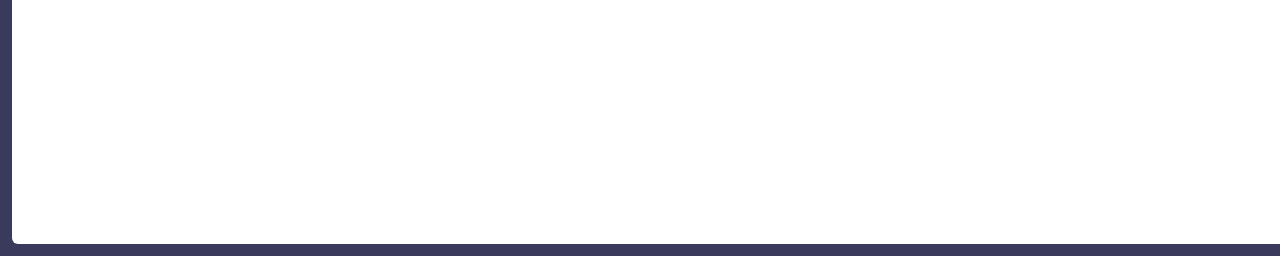
==== commit a8cb0d01: "Poster v6: fill remaining space with Experimental Setup, expanded content - Added Experimental Setup" ====
--- a/website/poster.html
+++ b/website/poster.html
@@ -69,8 +69,8 @@
   .hdr-purple { background: #4A148C; }
 
   .box-body {
-    padding: 0.14in 0.18in;
-    font-size: 24pt; line-height: 1.4; color: #222;
+    padding: 0.15in 0.2in;
+    font-size: 24pt; line-height: 1.45; color: #222;
     flex: 1;
   }
   .box-body p { margin-bottom: 0.06in; }
@@ -212,6 +212,23 @@
     </div>
   </div>
 
+  <div class="box grow">
+    <div class="box-hdr hdr-dark">Experimental Setup</div>
+    <div class="box-body">
+      <table>
+        <tr><th>Component</th><th>Details</th></tr>
+        <tr><td><strong>Generation models</strong></td><td>LLaMA-3.2-1B, LLaMA-3.2-3B, Gemma-2B, Phi-2</td></tr>
+        <tr><td><strong>Paraphrase model</strong></td><td>Qwen-3-4B / Qwen-3-8B (via HuggingFace)</td></tr>
+        <tr><td><strong>SimMark embedder</strong></td><td>hkunlp/instructor-large (cosine mode)</td></tr>
+        <tr><td><strong>Samples per model</strong></td><td>n = 30 &middot; max_new_tokens = 150</td></tr>
+        <tr><td><strong>KGW config</strong></td><td>&gamma;=0.25, &delta;=2.0, selfhash ctx=4, z&gt;3.0</td></tr>
+        <tr><td><strong>SimMark config</strong></td><td>interval=(0.75, 0.83), K=250, z&gt;2.0</td></tr>
+        <tr><td><strong>Attack suite</strong></td><td>Synonym 10&ndash;70%, Ins/Del 10&ndash;30%, Reorder, Neural (4 modes)</td></tr>
+        <tr><td><strong>Hardware</strong></td><td>NVIDIA GPU + CUDA &middot; PyTorch + HuggingFace</td></tr>
+      </table>
+    </div>
+  </div>
+
 </div><!-- end col 1 -->
 
 <!-- ────── COLUMN 2 ────── -->
@@ -241,6 +258,16 @@
     <div class="box-hdr hdr-green"><span class="badge">F3</span> Hybrid KGW + SimMark Watermarking</div>
     <div class="box-body">
       <p><strong>SimMark</strong> (Aghdam et al., EMNLP 2025): sentence-level watermark via inter-sentence cosine similarity. Combined with KGW: each token gets green-list bias, each sentence checked for SimMark constraint via rejection sampling. <strong>Detection: OR logic</strong> &mdash; either detector positive &rarr; watermarked.</p>
+
+      <div style="background:#F0F7F0; border-radius:6px; padding:0.1in 0.15in; margin:0.06in 0; border-left:4pt solid #2E7D32;">
+        <p style="font-size:20pt; line-height:1.35; margin:0;">
+          <strong>Hybrid Generation Pipeline:</strong><br/>
+          &nbsp;&nbsp;Token &rarr; KGW LogitsProcessor (green-list bias &delta;=2.0)<br/>
+          &nbsp;&nbsp;Sentence complete &rarr; Check SimMark constraint (cos_sim &isin; [0.75, 0.83])<br/>
+          &nbsp;&nbsp;&nbsp;&nbsp;&check; Accept &nbsp;|&nbsp; &cross; Reject &amp; regenerate with KGW (max 50 retries)<br/>
+          <strong>Hybrid Detection:</strong> KGW z &gt; 3.0 <strong>OR</strong> SimMark z &gt; 2.0 &rarr; watermarked
+        </p>
+      </div>
 
       <p><strong>SimMark vs KGW &mdash; Moderate Paraphrase (5 rounds, Llama-3.2-3B):</strong></p>
       <table>
@@ -299,8 +326,10 @@
         <tr><td>Creative retelling</td><td class="n">5.73</td><td class="n">0.77</td><td class="r">No</td></tr>
         <tr><td>Structure shuffle</td><td class="n">5.73</td><td class="n">0.05</td><td class="r">No</td></tr>
         <tr><td>Summary-expand</td><td class="n">5.73</td><td class="n r">&minus;0.20</td><td class="r">No</td></tr>
-      </table>
-      <p class="sm">A real neural paraphraser is <em>dramatically</em> more destructive than symbolic synonym substitution &mdash; z-score inverts sign in 10/17 cases.</p>
+        <tr><td>Dual-key (gen+para)</td><td class="n">4.67</td><td class="n r">&minus;0.84</td><td class="r">No</td></tr>
+        <tr class="hl"><td><strong>Sole survivor (poem)</strong></td><td class="n g">8.00</td><td class="n g">4.17</td><td class="g">Yes</td></tr>
+      </table>
+      <p class="sm">A real neural paraphraser is <em>dramatically</em> more destructive than symbolic synonym substitution &mdash; z-score inverts sign in 10/17 cases. Only an extreme initial z-score of 8.0 survived. Average semantic similarity post-paraphrase: 0.29.</p>
     </div>
   </div>
 
@@ -308,12 +337,13 @@
     <div class="box-hdr hdr-dark">Conclusions</div>
     <div class="box-body">
       <ol>
-        <li><strong>Watermarking compresses distributions</strong> &mdash; makes different models look more alike (Finding 1).</li>
-        <li><strong>Watermark &amp; fingerprint: non-overlapping failure modes</strong> &mdash; crossover at 50&ndash;70% perturbation (Finding 2).</li>
-        <li><strong>KGW + SimMark are complementary</strong> &mdash; Hybrid OR achieves 100% on poetry where neither alone does (Finding 3).</li>
-        <li><strong>Neural paraphrase defeats KGW alone</strong> &mdash; only 1/17 survived (Finding 4).</li>
-        <li><strong>Aggressive attack remains open</strong> for all current methods.</li>
+        <li><strong>Watermarking compresses distributions</strong> &mdash; inter-model weighted diff drops from 0.76 to 0.24 (Finding 1).</li>
+        <li><strong>Watermark &amp; fingerprint: non-overlapping failure modes</strong> &mdash; watermark collapses cliff-like at 70% synonym; fingerprint degrades gracefully from 77% to 63% (Finding 2).</li>
+        <li><strong>KGW + SimMark are complementary</strong> &mdash; Hybrid OR reaches 100% on poetry; neither alone exceeds 67% (Finding 3).</li>
+        <li><strong>Neural paraphrase defeats KGW alone</strong> &mdash; only 1/17 survived, average z-decay of 5.07 (Finding 4).</li>
+        <li><strong>Aggressive attack remains open</strong> &mdash; sentence compression/merging defeats both KGW and SimMark.</li>
       </ol>
+      <p><strong>Practical recommendation:</strong> Generation may use either watermark; detection should <em>always</em> use hybrid OR-logic to maximize coverage across text types and attack intensities.</p>
     </div>
   </div>
 
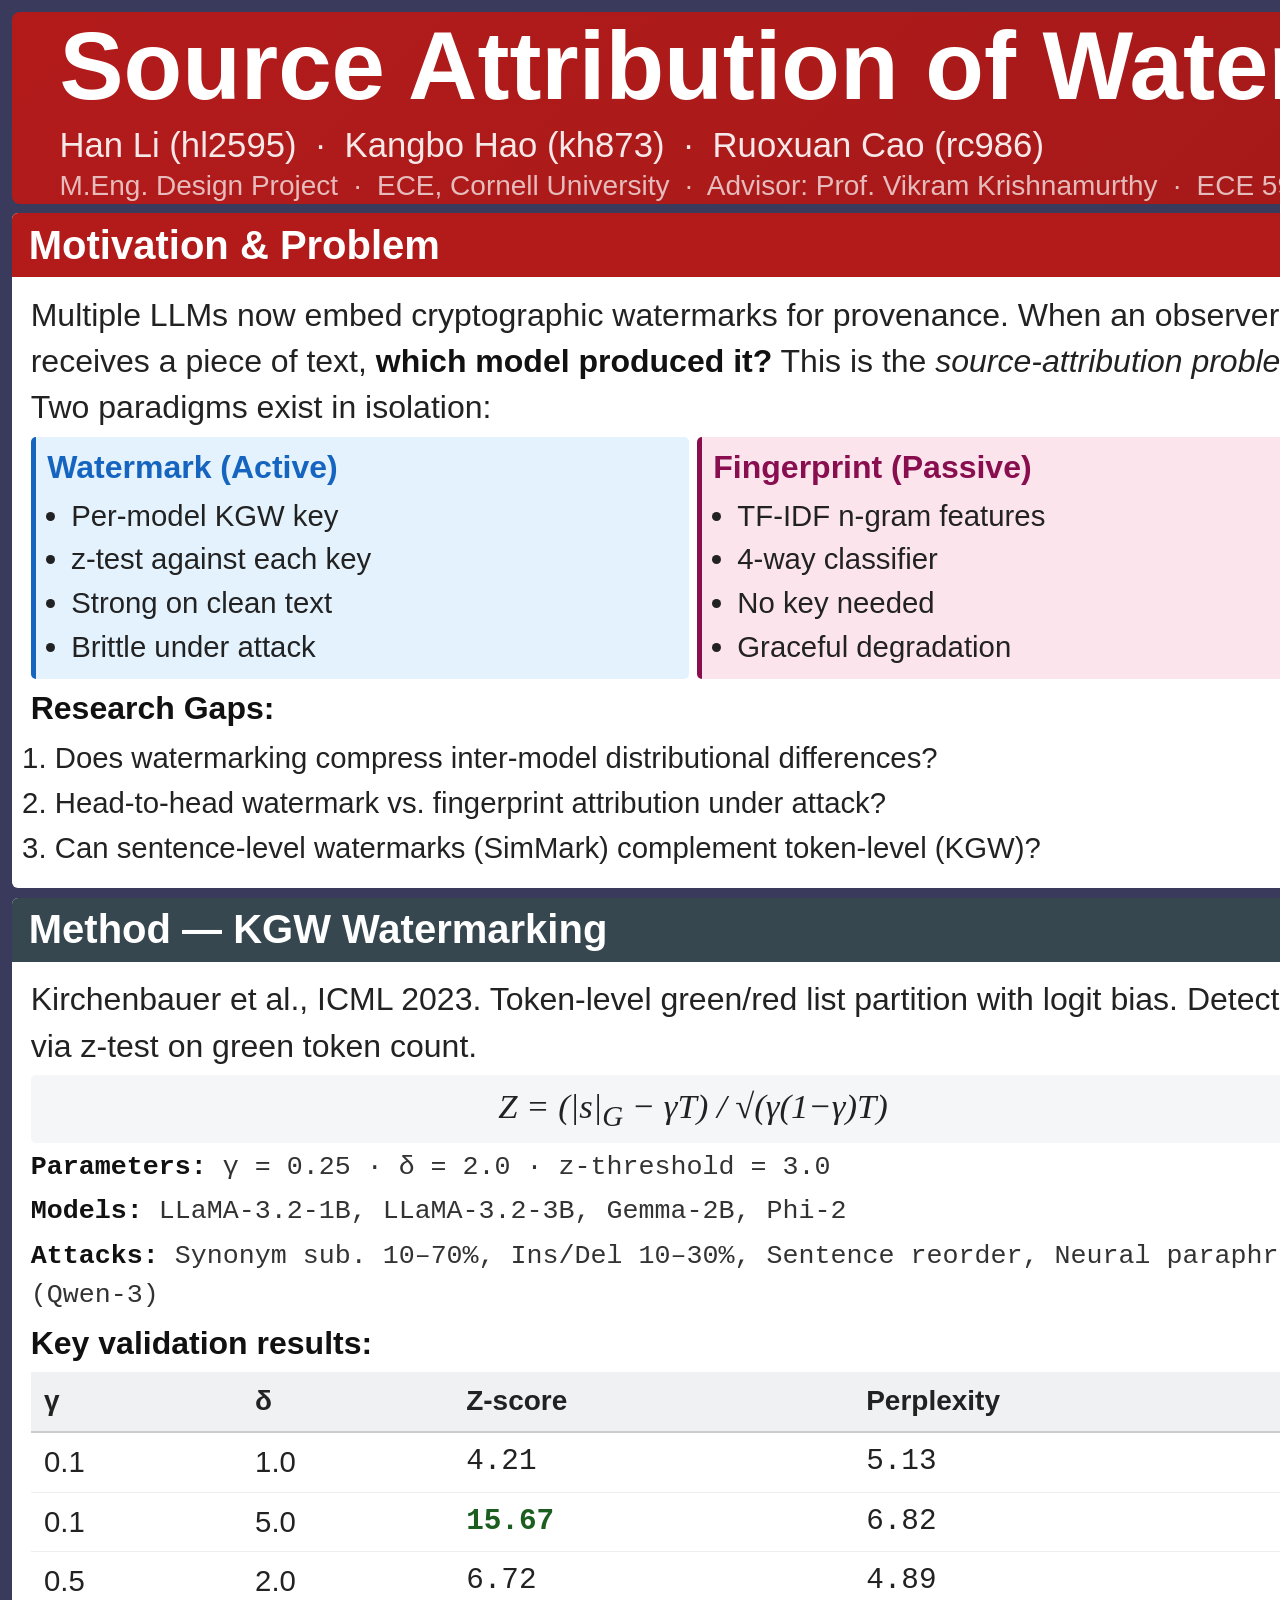
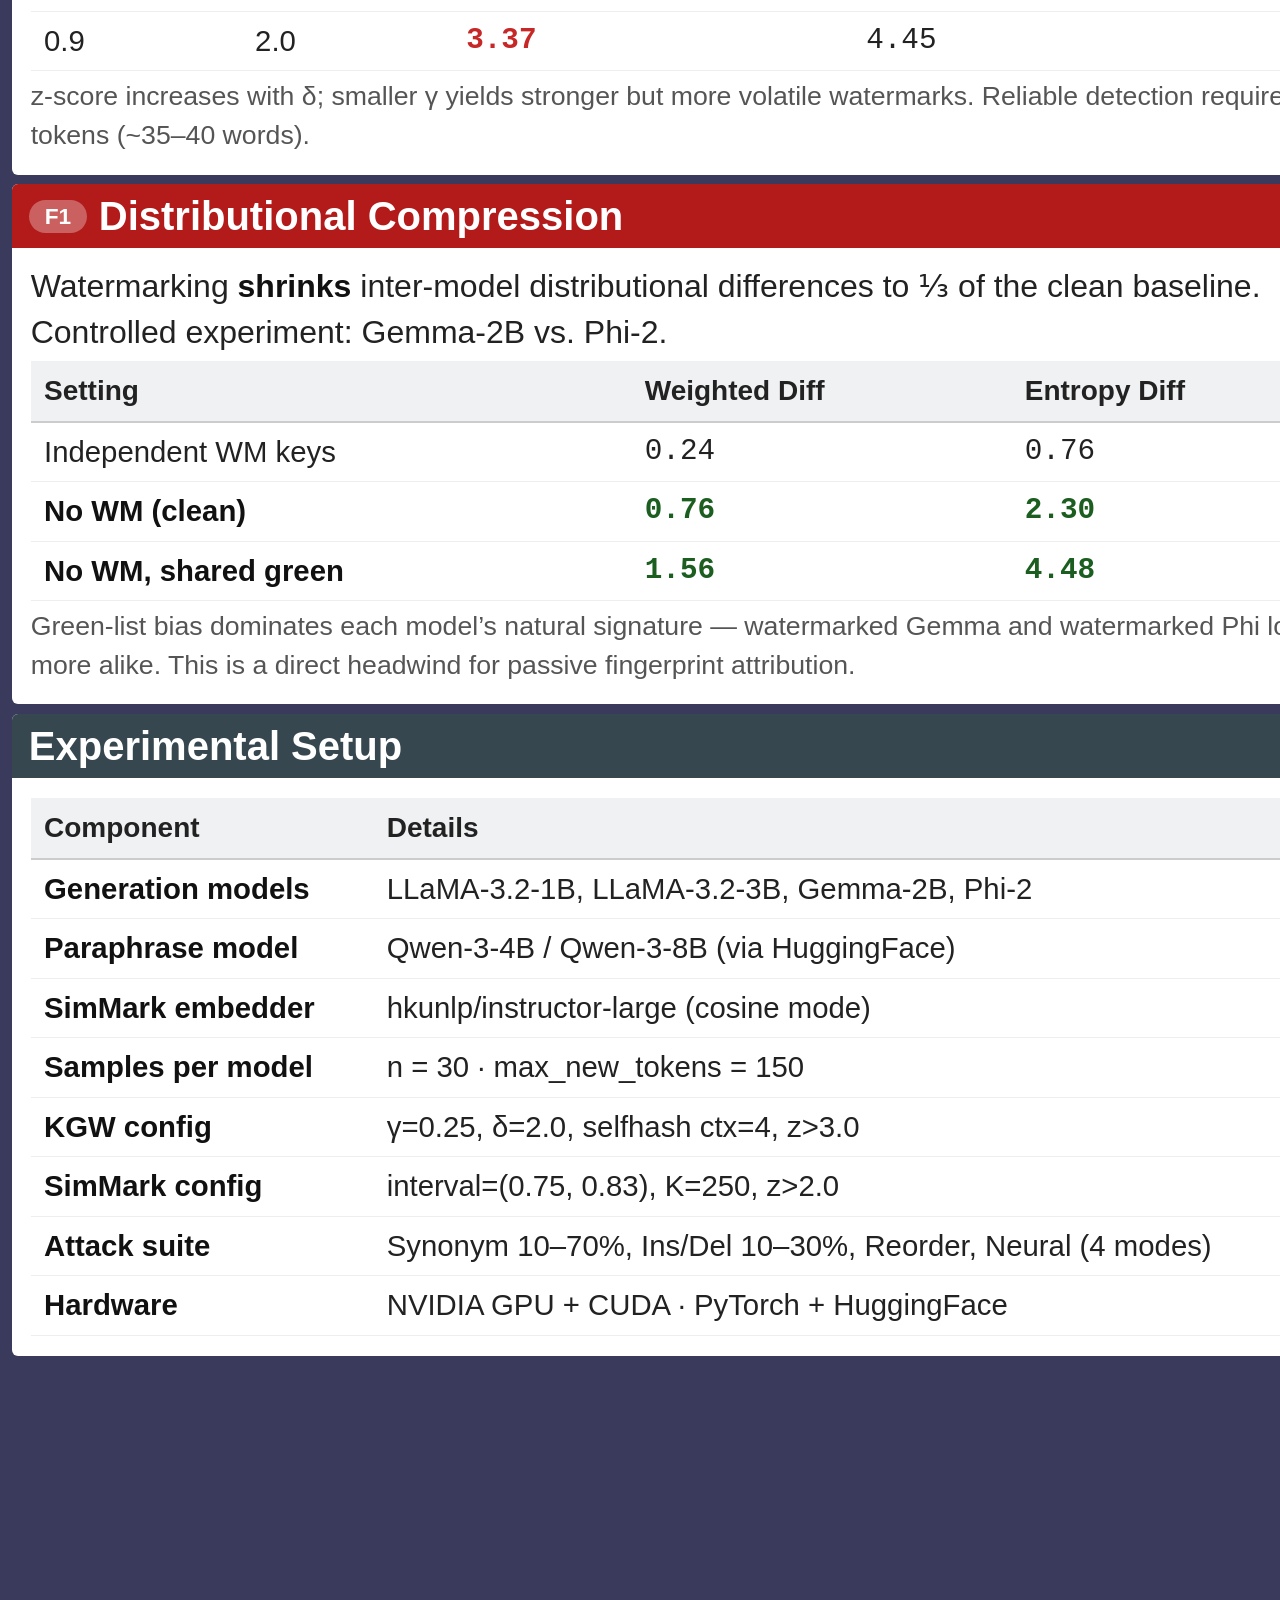
==== commit c8dd9642: "Poster v7: add validation table, sliding window, cross-model, piggyback Data from report.tex now on " ====
--- a/website/poster.html
+++ b/website/poster.html
@@ -195,10 +195,20 @@
       <p class="params"><strong>Parameters:</strong> &gamma; = 0.25 &middot; &delta; = 2.0 &middot; z-threshold = 3.0</p>
       <p class="params"><strong>Models:</strong> LLaMA-3.2-1B, LLaMA-3.2-3B, Gemma-2B, Phi-2</p>
       <p class="params"><strong>Attacks:</strong> Synonym sub. 10&ndash;70%, Ins/Del 10&ndash;30%, Sentence reorder, Neural paraphrase (Qwen-3)</p>
-    </div>
-  </div>
-
-  <div class="box grow">
+
+      <p><strong>Key validation results:</strong></p>
+      <table>
+        <tr><th>&gamma;</th><th>&delta;</th><th>Z-score</th><th>Perplexity</th></tr>
+        <tr><td>0.1</td><td>1.0</td><td class="n">4.21</td><td class="n">5.13</td></tr>
+        <tr><td>0.1</td><td>5.0</td><td class="n g">15.67</td><td class="n">6.82</td></tr>
+        <tr><td>0.5</td><td>2.0</td><td class="n">6.72</td><td class="n">4.89</td></tr>
+        <tr><td>0.9</td><td>2.0</td><td class="n r">3.37</td><td class="n">4.45</td></tr>
+      </table>
+      <p class="sm">z-score increases with &delta;; smaller &gamma; yields stronger but more volatile watermarks. Reliable detection requires &ge;50 tokens (~35&ndash;40 words).</p>
+    </div>
+  </div>
+
+  <div class="box">
     <div class="box-hdr hdr-red"><span class="badge">F1</span> Distributional Compression</div>
     <div class="box-body">
       <p>Watermarking <strong>shrinks</strong> inter-model distributional differences to &frac13; of the clean baseline. Controlled experiment: Gemma-2B vs. Phi-2.</p>
@@ -212,7 +222,7 @@
     </div>
   </div>
 
-  <div class="box grow">
+  <div class="box">
     <div class="box-hdr hdr-dark">Experimental Setup</div>
     <div class="box-body">
       <table>
@@ -334,6 +344,20 @@
   </div>
 
   <div class="box">
+    <div class="box-hdr hdr-dark">Additional Experiments</div>
+    <div class="box-body">
+      <p><strong>Sliding Window Detection:</strong> z-score scales with &radic;W as predicted.</p>
+      <table>
+        <tr><th>Window (tokens)</th><th>25</th><th>50</th><th>100</th><th>200</th></tr>
+        <tr><td><strong>Detection Rate</strong></td><td class="n r">17.5%</td><td class="n">52.6%</td><td class="n">66.7%</td><td class="n g">100%</td></tr>
+        <tr><td><strong>Mean Z-score</strong></td><td class="n">2.09</td><td class="n">3.00</td><td class="n">4.10</td><td class="n g">5.47</td></tr>
+      </table>
+      <p><strong>Cross-Model Key Sharing:</strong> Llama-3.2-3B &rarr; Llama-3.1-8B &rarr; Llama-3.2-3B with shared key achieved <strong class="g">z = 7.01</strong> (p = 1.15&times;10<sup>&minus;12</sup>), 76.7% green fraction. Watermark signals compose constructively across architectures.</p>
+      <p><strong>Piggyback Attack:</strong> Adversaries can inject misleading content (numeric mutations, word replacements) while <em>preserving</em> positive detection &mdash; z-score went from 5.92 to <strong>5.99 after attack</strong>. Watermarks verify origin, not content truthfulness.</p>
+    </div>
+  </div>
+
+  <div class="box">
     <div class="box-hdr hdr-dark">Conclusions</div>
     <div class="box-body">
       <ol>
